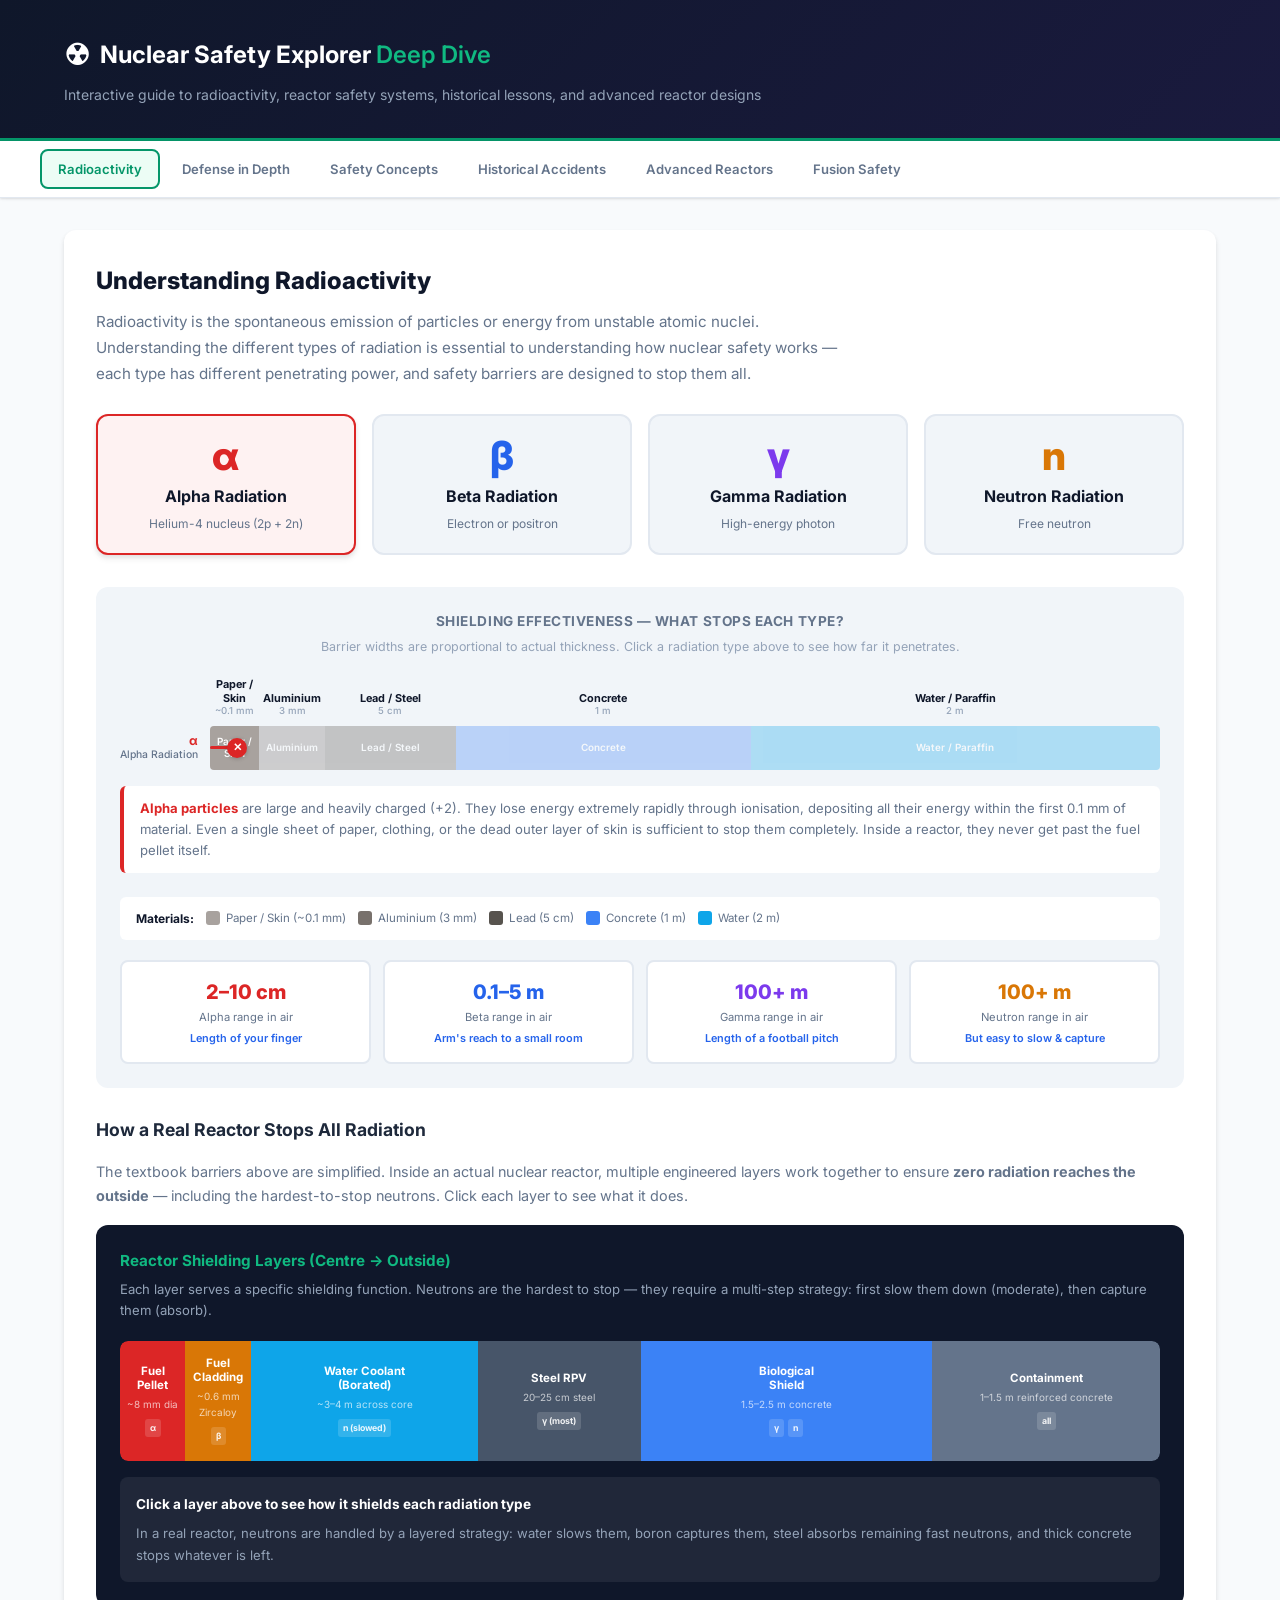
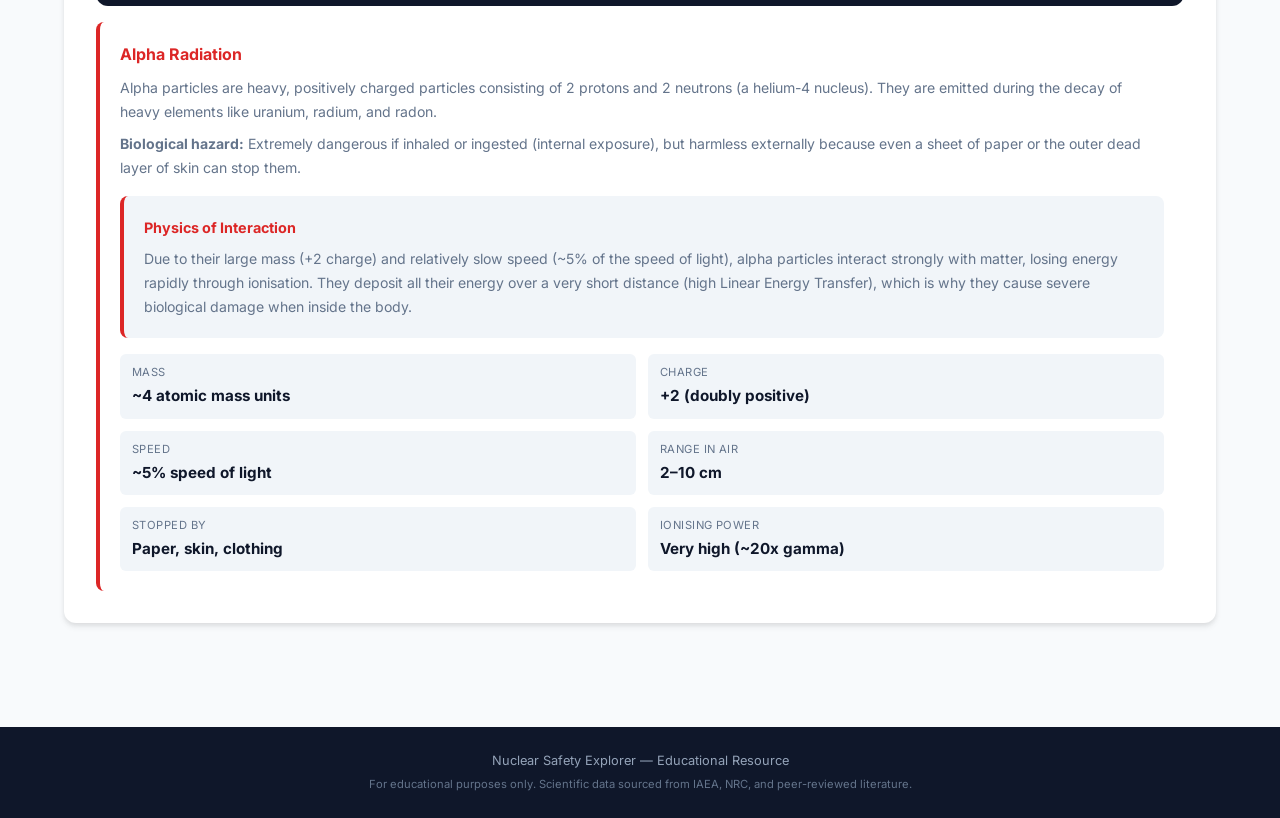
==== 10_safety_education/index.html @ 7c3b2da1 "Interactive educational tools on nuclear energy in Singapore Energy Scenario Explorer and Nuclear Sa" ====
<!DOCTYPE html>
<html lang="en">
<head>
  <meta charset="UTF-8">
  <meta name="viewport" content="width=device-width, initial-scale=1.0">
  <title>Nuclear Safety Explorer — Understanding Reactor Safety</title>
  <link rel="preconnect" href="https://fonts.googleapis.com">
  <link rel="preconnect" href="https://fonts.gstatic.com" crossorigin>
  <link href="https://fonts.googleapis.com/css2?family=Inter:wght@400;500;600;700;800&display=swap" rel="stylesheet">
  <style>
/* ============================================================
   Nuclear Safety Explorer — Design System
   ============================================================ */
*, *::before, *::after { box-sizing: border-box; margin: 0; padding: 0; }

:root {
  --navy: #0f172a;
  --navy-light: #1e293b;
  --blue: #2563eb;
  --blue-light: #3b82f6;
  --green: #059669;
  --green-light: #10b981;
  --amber: #d97706;
  --amber-light: #f59e0b;
  --purple: #7c3aed;
  --purple-light: #8b5cf6;
  --red: #dc2626;
  --red-light: #ef4444;
  --teal: #0d9488;
  --cyan: #0891b2;
  --slate: #64748b;
  --slate-light: #94a3b8;
  --white: #ffffff;
  --off-white: #f8fafc;
  --gray-100: #f1f5f9;
  --gray-200: #e2e8f0;
  --gray-300: #cbd5e1;
  --radius: 12px;
  --radius-sm: 8px;
  --shadow: 0 1px 3px rgba(0,0,0,0.08), 0 1px 2px rgba(0,0,0,0.06);
  --shadow-md: 0 4px 6px rgba(0,0,0,0.07), 0 2px 4px rgba(0,0,0,0.06);
  --shadow-lg: 0 10px 15px rgba(0,0,0,0.1), 0 4px 6px rgba(0,0,0,0.05);
  --transition: 0.2s ease;
}

html { scroll-behavior: smooth; }

body {
  font-family: 'Inter', -apple-system, BlinkMacSystemFont, sans-serif;
  background: var(--off-white);
  color: var(--navy);
  line-height: 1.6;
  -webkit-font-smoothing: antialiased;
}

.container { max-width: 1200px; margin: 0 auto; padding: 0 24px; }

/* --- Header --- */
.site-header {
  background: linear-gradient(135deg, var(--navy) 0%, #1a1a3e 100%);
  color: var(--white);
  padding: 32px 0;
  border-bottom: 3px solid var(--green);
}

.header-inner { display: flex; flex-direction: column; gap: 4px; }

.logo { display: flex; align-items: center; gap: 10px; font-size: 1.5rem; font-weight: 700; }
.logo-icon { font-size: 1.8rem; }
.logo-sg { color: var(--green-light); font-weight: 600; }

.header-subtitle { font-size: 0.875rem; color: var(--slate-light); margin-top: 2px; }

/* --- Navigation --- */
.section-nav {
  background: var(--white);
  border-bottom: 1px solid var(--gray-200);
  position: sticky;
  top: 0;
  z-index: 100;
  box-shadow: var(--shadow);
}

.nav-inner {
  display: flex;
  gap: 4px;
  overflow-x: auto;
  padding: 8px 0;
  -webkit-overflow-scrolling: touch;
}

.nav-btn {
  background: none;
  border: 2px solid transparent;
  padding: 10px 16px;
  font-family: inherit;
  font-size: 0.82rem;
  font-weight: 600;
  color: var(--slate);
  cursor: pointer;
  border-radius: var(--radius-sm);
  white-space: nowrap;
  transition: all var(--transition);
}

.nav-btn:hover { color: var(--green); background: var(--gray-100); }

.nav-btn.active {
  color: var(--green);
  background: #ecfdf5;
  border-color: var(--green);
}

/* --- Panels --- */
.main-content { padding: 32px 24px; }

.panel {
  background: var(--white);
  border-radius: var(--radius);
  padding: 32px;
  box-shadow: var(--shadow-md);
  margin-bottom: 24px;
}

.panel.hidden { display: none; }

.section-title {
  font-size: 1.5rem;
  font-weight: 800;
  color: var(--navy);
  margin-bottom: 8px;
}

.section-desc {
  color: var(--slate);
  font-size: 0.95rem;
  margin-bottom: 28px;
  max-width: 750px;
  line-height: 1.7;
}

.subsection-title {
  font-size: 1.1rem;
  font-weight: 700;
  color: var(--navy-light);
  margin: 28px 0 16px;
}

/* --- Radiation Type Cards --- */
.radiation-grid {
  display: grid;
  grid-template-columns: repeat(4, 1fr);
  gap: 16px;
  margin-bottom: 32px;
}

.radiation-card {
  background: var(--gray-100);
  border: 2px solid var(--gray-200);
  border-radius: var(--radius);
  padding: 20px;
  cursor: pointer;
  transition: all 0.3s ease;
  text-align: center;
}

.radiation-card:hover { transform: translateY(-2px); box-shadow: var(--shadow-md); }

.radiation-card.active {
  border-color: var(--blue);
  background: #eff6ff;
  box-shadow: var(--shadow-md);
}

.radiation-card.active[data-type="alpha"] { border-color: var(--red); background: #fef2f2; }
.radiation-card.active[data-type="beta"] { border-color: var(--blue); background: #eff6ff; }
.radiation-card.active[data-type="gamma"] { border-color: var(--purple); background: #f5f3ff; }
.radiation-card.active[data-type="neutron"] { border-color: var(--amber); background: #fffbeb; }

.rad-symbol {
  font-size: 2.5rem;
  font-weight: 800;
  display: block;
  margin-bottom: 8px;
  line-height: 1;
}

.rad-name { font-size: 1rem; font-weight: 700; margin-bottom: 4px; }
.rad-particle { font-size: 0.75rem; color: var(--slate); }

/* --- Penetration Diagram (Redesigned with Scale) --- */
.penetration-demo {
  background: var(--gray-100);
  border-radius: var(--radius);
  padding: 24px;
  margin-bottom: 24px;
}

.penetration-title {
  font-size: 0.85rem;
  font-weight: 700;
  text-transform: uppercase;
  letter-spacing: 0.04em;
  color: var(--slate);
  margin-bottom: 4px;
  text-align: center;
}

.penetration-subtitle {
  font-size: 0.78rem;
  color: var(--slate-light);
  text-align: center;
  margin-bottom: 20px;
}

/* Source label on the left */
.pen-row {
  display: flex;
  align-items: center;
  gap: 0;
  margin-bottom: 6px;
  position: relative;
}

.pen-source {
  width: 90px;
  flex-shrink: 0;
  text-align: right;
  padding-right: 12px;
  font-size: 0.78rem;
  font-weight: 700;
  line-height: 1.2;
}

.pen-source .pen-source-sub {
  font-size: 0.65rem;
  font-weight: 500;
  color: var(--slate);
  display: block;
}

.pen-track {
  flex: 1;
  display: flex;
  align-items: stretch;
  height: 44px;
  position: relative;
  border-radius: 4px;
  overflow: visible;
}

.pen-barrier {
  display: flex;
  align-items: center;
  justify-content: center;
  font-size: 0.62rem;
  font-weight: 600;
  color: var(--white);
  text-align: center;
  line-height: 1.2;
  position: relative;
  transition: opacity 0.3s ease;
  padding: 2px 2px;
  min-width: 0;
  overflow: hidden;
}

.pen-barrier-label {
  position: relative;
  z-index: 1;
  pointer-events: none;
}

.pen-barrier .pen-thickness {
  position: absolute;
  bottom: -18px;
  left: 50%;
  transform: translateX(-50%);
  font-size: 0.6rem;
  color: var(--slate);
  font-weight: 600;
  white-space: nowrap;
  z-index: 2;
}

/* Arrow traveling through barriers */
.pen-arrow-track {
  position: absolute;
  top: 0;
  left: 0;
  height: 100%;
  display: flex;
  align-items: center;
  pointer-events: none;
  z-index: 5;
  transition: width 0.5s ease;
}

.pen-arrow-line {
  height: 3px;
  width: 100%;
  border-radius: 2px;
  position: relative;
}

.pen-arrow-line::after {
  content: '';
  position: absolute;
  right: -1px;
  top: -5px;
  width: 0; height: 0;
  border-left: 8px solid currentColor;
  border-top: 6px solid transparent;
  border-bottom: 6px solid transparent;
}

/* Stopped marker */
.pen-stopped {
  position: absolute;
  right: -8px;
  top: 50%;
  transform: translateY(-50%);
  z-index: 6;
  display: flex;
  flex-direction: column;
  align-items: center;
}

.pen-stopped-x {
  width: 20px;
  height: 20px;
  border-radius: 50%;
  display: flex;
  align-items: center;
  justify-content: center;
  font-size: 0.7rem;
  font-weight: 800;
  color: var(--white);
  box-shadow: 0 1px 4px rgba(0,0,0,0.2);
}

.pen-passes {
  position: absolute;
  right: -60px;
  top: 50%;
  transform: translateY(-50%);
  font-size: 0.68rem;
  font-weight: 700;
  white-space: nowrap;
  z-index: 6;
}

/* Barrier header row */
.pen-header-row {
  display: flex;
  align-items: flex-end;
  gap: 0;
  margin-bottom: 4px;
  padding-left: 90px;
}

.pen-header-cell {
  text-align: center;
  font-size: 0.68rem;
  font-weight: 700;
  color: var(--navy);
  line-height: 1.3;
  padding: 0 1px;
  min-width: 0;
}

.pen-header-cell .pen-header-thickness {
  font-size: 0.6rem;
  font-weight: 500;
  color: var(--slate-light);
  display: block;
}

/* Scale bar */
.pen-scale {
  display: flex;
  align-items: center;
  gap: 12px;
  margin-top: 24px;
  padding: 12px 16px;
  background: var(--white);
  border-radius: 6px;
  flex-wrap: wrap;
}

.pen-scale-item {
  display: flex;
  align-items: center;
  gap: 6px;
  font-size: 0.72rem;
  color: var(--slate);
}

.pen-scale-swatch {
  width: 14px;
  height: 14px;
  border-radius: 3px;
}

/* Reactor shielding section */
.reactor-shielding {
  margin-top: 28px;
}

.reactor-shield-diagram {
  background: var(--navy);
  border-radius: var(--radius);
  padding: 24px;
  color: var(--white);
  margin-bottom: 16px;
}

.reactor-shield-diagram h4 {
  font-size: 0.95rem;
  font-weight: 700;
  margin-bottom: 6px;
  color: var(--green-light);
}

.reactor-shield-diagram > p {
  font-size: 0.82rem;
  color: var(--slate-light);
  margin-bottom: 20px;
  line-height: 1.6;
}

.shield-layers-visual {
  display: flex;
  align-items: stretch;
  height: auto;
  gap: 0;
  margin-bottom: 16px;
  border-radius: 8px;
  overflow: hidden;
}

.shield-layer {
  display: flex;
  flex-direction: column;
  align-items: center;
  justify-content: center;
  padding: 16px 6px;
  text-align: center;
  cursor: pointer;
  transition: all 0.3s ease;
  position: relative;
  min-height: 100px;
}

.shield-layer:hover { filter: brightness(1.15); }
.shield-layer.active { filter: brightness(1.25); outline: 2px solid var(--white); outline-offset: -2px; }

.shield-layer-name {
  font-size: 0.72rem;
  font-weight: 700;
  color: var(--white);
  margin-bottom: 4px;
  line-height: 1.2;
}

.shield-layer-dim {
  font-size: 0.62rem;
  color: rgba(255,255,255,0.7);
}

.shield-layer-icons {
  margin-top: 6px;
  display: flex;
  gap: 4px;
  flex-wrap: wrap;
  justify-content: center;
}

.shield-stops-badge {
  font-size: 0.55rem;
  font-weight: 700;
  padding: 2px 5px;
  border-radius: 3px;
  background: rgba(255,255,255,0.15);
  color: rgba(255,255,255,0.9);
}

.shield-detail-box {
  background: rgba(255,255,255,0.07);
  border-radius: 8px;
  padding: 16px;
  font-size: 0.82rem;
  color: var(--slate-light);
  line-height: 1.7;
  min-height: 60px;
}

.shield-detail-box h5 {
  font-size: 0.85rem;
  font-weight: 700;
  color: var(--white);
  margin-bottom: 6px;
}

.shield-detail-box strong { color: var(--green-light); }

/* Scale comparison cards */
.scale-comparison-grid {
  display: grid;
  grid-template-columns: repeat(4, 1fr);
  gap: 12px;
  margin-top: 20px;
}

.scale-card {
  background: var(--white);
  border-radius: var(--radius-sm);
  padding: 14px;
  text-align: center;
  border: 2px solid var(--gray-200);
}

.scale-card-value {
  font-size: 1.25rem;
  font-weight: 800;
  color: var(--navy);
}

.scale-card-label {
  font-size: 0.7rem;
  color: var(--slate);
  margin-top: 2px;
  line-height: 1.3;
}

.scale-card-compare {
  font-size: 0.68rem;
  color: var(--blue);
  font-weight: 600;
  margin-top: 6px;
}

.rad-info-box {
  background: var(--white);
  border-radius: var(--radius-sm);
  padding: 20px;
  border-left: 4px solid var(--gray-300);
  margin-top: 16px;
  transition: all 0.3s ease;
}

.rad-info-box h4 { font-size: 1rem; font-weight: 700; margin-bottom: 8px; }
.rad-info-box p { font-size: 0.88rem; color: var(--slate); line-height: 1.7; }
.rad-info-box .rad-properties {
  display: grid;
  grid-template-columns: 1fr 1fr;
  gap: 12px;
  margin-top: 12px;
}
.rad-prop { background: var(--gray-100); border-radius: 6px; padding: 10px 12px; }
.rad-prop-label { font-size: 0.7rem; color: var(--slate); text-transform: uppercase; letter-spacing: 0.04em; }
.rad-prop-value { font-size: 0.95rem; font-weight: 700; color: var(--navy); margin-top: 2px; }

/* --- Defense in Depth --- */
.defense-layers {
  display: flex;
  flex-direction: column;
  align-items: center;
  gap: 0;
  margin: 24px 0;
}

.defense-ring {
  border-radius: var(--radius);
  padding: 16px 24px;
  width: 100%;
  cursor: pointer;
  transition: all 0.3s ease;
  border: 2px solid transparent;
  position: relative;
  display: flex;
  align-items: center;
  gap: 16px;
  margin-bottom: 8px;
}

.defense-ring:hover { transform: translateX(4px); }

.defense-ring.active {
  box-shadow: var(--shadow-md);
  transform: translateX(8px);
}

.ring-number {
  width: 40px;
  height: 40px;
  border-radius: 50%;
  display: flex;
  align-items: center;
  justify-content: center;
  font-weight: 800;
  font-size: 1.1rem;
  color: var(--white);
  flex-shrink: 0;
}

.ring-content { flex: 1; }
.ring-title { font-weight: 700; font-size: 0.95rem; }
.ring-subtitle { font-size: 0.8rem; color: var(--slate); margin-top: 2px; }

.defense-detail {
  background: var(--white);
  border: 2px solid var(--gray-200);
  border-radius: var(--radius);
  padding: 24px;
  margin-top: 16px;
  min-height: 120px;
}

.defense-detail h4 { font-size: 1.05rem; font-weight: 700; margin-bottom: 10px; }
.defense-detail p { font-size: 0.9rem; color: var(--slate); line-height: 1.7; margin-bottom: 8px; }

/* --- Safety Concepts --- */
.concept-tabs {
  display: flex;
  gap: 8px;
  margin-bottom: 24px;
  flex-wrap: wrap;
}

.concept-tab {
  padding: 10px 20px;
  border: 2px solid var(--gray-200);
  background: var(--gray-100);
  border-radius: 24px;
  font-family: inherit;
  font-size: 0.85rem;
  font-weight: 600;
  color: var(--slate);
  cursor: pointer;
  transition: all var(--transition);
}

.concept-tab:hover { border-color: var(--teal); color: var(--teal); }
.concept-tab.active { border-color: var(--teal); background: #f0fdfa; color: var(--teal); }

.concept-content {
  display: none;
  animation: fadeIn 0.3s ease;
}

.concept-content.active { display: block; }

@keyframes fadeIn {
  from { opacity: 0; transform: translateY(8px); }
  to { opacity: 1; transform: translateY(0); }
}

.concept-header { display: flex; align-items: flex-start; gap: 20px; margin-bottom: 20px; }

.concept-icon {
  width: 56px;
  height: 56px;
  border-radius: var(--radius-sm);
  display: flex;
  align-items: center;
  justify-content: center;
  font-size: 1.5rem;
  flex-shrink: 0;
}

.concept-text h3 { font-size: 1.15rem; font-weight: 700; margin-bottom: 6px; }
.concept-text p { font-size: 0.9rem; color: var(--slate); line-height: 1.7; }

.physics-box {
  background: var(--gray-100);
  border-radius: var(--radius-sm);
  padding: 20px;
  margin-top: 16px;
  border-left: 4px solid var(--teal);
}

.physics-box h4 { font-size: 0.9rem; font-weight: 700; margin-bottom: 8px; color: var(--teal); }
.physics-box p { font-size: 0.88rem; color: var(--slate); line-height: 1.7; }

/* --- Interactive Demo Panels --- */
.demo-panel {
  background: var(--navy);
  border-radius: var(--radius);
  padding: 24px;
  color: var(--white);
  margin-top: 20px;
}

.demo-panel h4 { font-size: 0.95rem; font-weight: 700; margin-bottom: 16px; color: var(--green-light); }

.temp-slider-row {
  display: flex;
  align-items: center;
  gap: 16px;
  margin-bottom: 16px;
}

.temp-slider-row label {
  font-size: 0.8rem;
  font-weight: 600;
  color: var(--slate-light);
  min-width: 100px;
}

.temp-slider-row input[type="range"] {
  flex: 1;
  -webkit-appearance: none;
  appearance: none;
  height: 6px;
  background: #334155;
  border-radius: 3px;
  outline: none;
}

.temp-slider-row input[type="range"]::-webkit-slider-thumb {
  -webkit-appearance: none;
  width: 20px;
  height: 20px;
  background: var(--green-light);
  border-radius: 50%;
  cursor: pointer;
}

.temp-value {
  font-size: 1.3rem;
  font-weight: 800;
  color: var(--green-light);
  min-width: 70px;
  text-align: right;
}

.reactivity-bar-container {
  background: #334155;
  border-radius: 6px;
  height: 32px;
  overflow: hidden;
  position: relative;
  margin-bottom: 8px;
}

.reactivity-bar {
  height: 100%;
  border-radius: 6px;
  transition: all 0.3s ease;
  display: flex;
  align-items: center;
  padding-left: 12px;
  font-size: 0.8rem;
  font-weight: 700;
}

.reactivity-label {
  font-size: 0.78rem;
  color: var(--slate-light);
  margin-top: 4px;
}

.reactivity-center {
  position: absolute;
  left: 50%;
  top: 0;
  bottom: 0;
  width: 2px;
  background: var(--white);
  opacity: 0.3;
}

/* --- Accident Timeline --- */
.accident-selector {
  display: grid;
  grid-template-columns: repeat(3, 1fr);
  gap: 12px;
  margin-bottom: 24px;
}

.accident-card {
  background: var(--gray-100);
  border: 2px solid var(--gray-200);
  border-radius: var(--radius);
  padding: 20px;
  cursor: pointer;
  transition: all 0.3s ease;
  text-align: center;
}

.accident-card:hover { border-color: var(--red-light); }
.accident-card.active { border-color: var(--red); background: #fef2f2; }

.accident-year { font-size: 2rem; font-weight: 800; color: var(--red); }
.accident-name { font-size: 1rem; font-weight: 700; margin-top: 4px; }
.accident-location { font-size: 0.8rem; color: var(--slate); }
.accident-scale { font-size: 0.75rem; font-weight: 600; color: var(--red); margin-top: 6px; }

.accident-detail {
  background: var(--white);
  border: 2px solid var(--gray-200);
  border-radius: var(--radius);
  padding: 28px;
  animation: fadeIn 0.3s ease;
}

.accident-detail h3 { font-size: 1.2rem; font-weight: 800; margin-bottom: 16px; color: var(--red); }

.timeline {
  position: relative;
  padding-left: 32px;
  margin: 20px 0;
}

.timeline::before {
  content: '';
  position: absolute;
  left: 12px;
  top: 0;
  bottom: 0;
  width: 3px;
  background: var(--gray-200);
  border-radius: 2px;
}

.timeline-item {
  position: relative;
  margin-bottom: 20px;
  padding-left: 20px;
}

.timeline-item::before {
  content: '';
  position: absolute;
  left: -24px;
  top: 6px;
  width: 12px;
  height: 12px;
  border-radius: 50%;
  background: var(--red);
  border: 3px solid var(--white);
  box-shadow: 0 0 0 2px var(--red);
}

.timeline-item.safe::before { background: var(--green); box-shadow: 0 0 0 2px var(--green); }

.timeline-time {
  font-size: 0.75rem;
  font-weight: 700;
  color: var(--red);
  text-transform: uppercase;
  letter-spacing: 0.04em;
}

.timeline-item.safe .timeline-time { color: var(--green); }

.timeline-text { font-size: 0.88rem; color: var(--slate); margin-top: 4px; line-height: 1.6; }

.failure-box {
  background: #fef2f2;
  border: 2px solid #fecaca;
  border-radius: var(--radius-sm);
  padding: 20px;
  margin-top: 20px;
}

.failure-box h4 { font-size: 0.95rem; font-weight: 700; color: var(--red); margin-bottom: 8px; }
.failure-box p { font-size: 0.88rem; color: var(--slate); line-height: 1.7; }
.failure-box ul { margin: 8px 0 0 20px; font-size: 0.88rem; color: var(--slate); line-height: 1.8; }

.lesson-box {
  background: #ecfdf5;
  border: 2px solid #a7f3d0;
  border-radius: var(--radius-sm);
  padding: 20px;
  margin-top: 16px;
}

.lesson-box h4 { font-size: 0.95rem; font-weight: 700; color: var(--green); margin-bottom: 8px; }
.lesson-box p { font-size: 0.88rem; color: var(--slate); line-height: 1.7; }

/* --- Advanced Reactor Cards --- */
.reactor-type-grid {
  display: grid;
  grid-template-columns: 1fr 1fr;
  gap: 20px;
  margin-bottom: 24px;
}

.reactor-type-card {
  border: 2px solid var(--gray-200);
  border-radius: var(--radius);
  overflow: hidden;
  cursor: pointer;
  transition: all 0.3s ease;
}

.reactor-type-card:hover { border-color: var(--purple-light); }
.reactor-type-card.active { border-color: var(--purple); box-shadow: var(--shadow-md); }

.reactor-type-header {
  padding: 20px;
  color: var(--white);
  font-weight: 700;
}

.reactor-type-header h3 { font-size: 1.1rem; margin-bottom: 4px; }
.reactor-type-header p { font-size: 0.8rem; opacity: 0.85; font-weight: 400; }

.reactor-type-body {
  padding: 16px 20px;
  background: var(--white);
}

.reactor-type-body p { font-size: 0.85rem; color: var(--slate); line-height: 1.6; }

.safety-features {
  list-style: none;
  padding: 0;
  margin: 12px 0 0;
}

.safety-features li {
  font-size: 0.85rem;
  color: var(--navy);
  padding: 6px 0;
  border-bottom: 1px solid var(--gray-100);
  display: flex;
  align-items: flex-start;
  gap: 8px;
}

.safety-features li::before {
  content: '';
  width: 8px;
  height: 8px;
  border-radius: 50%;
  background: var(--green);
  flex-shrink: 0;
  margin-top: 6px;
}

.advanced-detail {
  background: var(--white);
  border: 2px solid var(--gray-200);
  border-radius: var(--radius);
  padding: 28px;
  animation: fadeIn 0.3s ease;
}

.advanced-detail h3 { font-size: 1.15rem; font-weight: 800; margin-bottom: 16px; }

.physics-comparison {
  display: grid;
  grid-template-columns: 1fr 1fr;
  gap: 16px;
  margin-top: 20px;
}

.physics-card {
  background: var(--gray-100);
  border-radius: var(--radius-sm);
  padding: 16px;
}

.physics-card h5 {
  font-size: 0.8rem;
  font-weight: 700;
  text-transform: uppercase;
  letter-spacing: 0.04em;
  color: var(--slate);
  margin-bottom: 8px;
}

.physics-card p { font-size: 0.85rem; color: var(--navy); line-height: 1.6; }

/* --- Fusion Section --- */
.fusion-comparison {
  display: grid;
  grid-template-columns: 1fr 1fr;
  gap: 24px;
  margin: 24px 0;
}

.fusion-col {
  border-radius: var(--radius);
  padding: 24px;
}

.fusion-col h3 { font-size: 1.05rem; font-weight: 700; margin-bottom: 16px; }

.fusion-col.fission-col {
  background: #fef2f2;
  border: 2px solid #fecaca;
}

.fusion-col.fission-col h3 { color: var(--red); }

.fusion-col.fusion-col-green {
  background: #ecfdf5;
  border: 2px solid #a7f3d0;
}

.fusion-col.fusion-col-green h3 { color: var(--green); }

.comparison-item {
  display: flex;
  align-items: flex-start;
  gap: 10px;
  margin-bottom: 14px;
}

.comparison-item .ci-icon {
  width: 24px;
  height: 24px;
  border-radius: 50%;
  display: flex;
  align-items: center;
  justify-content: center;
  font-size: 0.7rem;
  flex-shrink: 0;
  font-weight: 700;
  color: var(--white);
}

.comparison-item p { font-size: 0.85rem; color: var(--navy); line-height: 1.5; }

.waste-comparison-visual {
  display: grid;
  grid-template-columns: 1fr 1fr;
  gap: 24px;
  margin: 24px 0;
}

.waste-bar-group {
  background: var(--gray-100);
  border-radius: var(--radius-sm);
  padding: 20px;
}

.waste-bar-group h4 {
  font-size: 0.85rem;
  font-weight: 700;
  margin-bottom: 16px;
  text-align: center;
}

.waste-bar-item {
  margin-bottom: 12px;
}

.waste-bar-label {
  font-size: 0.75rem;
  font-weight: 600;
  color: var(--slate);
  margin-bottom: 4px;
}

.waste-bar-track {
  height: 24px;
  background: var(--gray-200);
  border-radius: 4px;
  overflow: hidden;
  position: relative;
}

.waste-bar-fill {
  height: 100%;
  border-radius: 4px;
  display: flex;
  align-items: center;
  padding-left: 8px;
  font-size: 0.7rem;
  font-weight: 700;
  color: var(--white);
  transition: width 1s ease;
}

/* --- Key Stats Strip --- */
.key-stats {
  display: grid;
  grid-template-columns: repeat(4, 1fr);
  gap: 12px;
  margin: 24px 0;
}

.key-stat {
  background: var(--gray-100);
  border-radius: var(--radius-sm);
  padding: 16px;
  text-align: center;
}

.key-stat-value {
  font-size: 1.5rem;
  font-weight: 800;
  display: block;
}

.key-stat-label {
  font-size: 0.72rem;
  color: var(--slate);
  margin-top: 4px;
  text-transform: uppercase;
  letter-spacing: 0.03em;
}

/* --- Footer --- */
.site-footer {
  background: var(--navy);
  color: var(--slate-light);
  text-align: center;
  padding: 24px;
  font-size: 0.8rem;
  margin-top: 48px;
}

.footer-note { font-size: 0.7rem; margin-top: 4px; color: var(--slate); }

/* --- Responsive --- */
@media (max-width: 1024px) {
  .radiation-grid { grid-template-columns: repeat(2, 1fr); }
  .accident-selector { grid-template-columns: 1fr; }
  .reactor-type-grid { grid-template-columns: 1fr; }
  .fusion-comparison { grid-template-columns: 1fr; }
  .waste-comparison-visual { grid-template-columns: 1fr; }
  .physics-comparison { grid-template-columns: 1fr; }
  .key-stats { grid-template-columns: repeat(2, 1fr); }
  .scale-comparison-grid { grid-template-columns: repeat(2, 1fr); }
}

@media (max-width: 768px) {
  .container { padding: 0 16px; }
  .panel { padding: 20px; }
  .main-content { padding: 16px; }
  .radiation-grid { grid-template-columns: 1fr 1fr; }
  .nav-inner { gap: 2px; }
  .nav-btn { padding: 8px 12px; font-size: 0.75rem; }
  .rad-info-box .rad-properties { grid-template-columns: 1fr; }
  .scale-comparison-grid { grid-template-columns: 1fr 1fr; }
  .pen-source { width: 70px; font-size: 0.7rem; }
  .pen-header-row { padding-left: 70px; }
  .shield-layers-visual { flex-wrap: wrap; }
  .shield-layer { min-width: 80px; min-height: 70px; padding: 10px 4px; }
}
  </style>
</head>
<body>

  <!-- Header -->
  <header class="site-header">
    <div class="container header-inner">
      <div class="logo">
        <span class="logo-icon">&#9762;</span>
        <span class="logo-text">Nuclear Safety Explorer <span class="logo-sg">Deep Dive</span></span>
      </div>
      <p class="header-subtitle">Interactive guide to radioactivity, reactor safety systems, historical lessons, and advanced reactor designs</p>
    </div>
  </header>

  <!-- Navigation -->
  <nav class="section-nav" id="section-nav">
    <div class="container nav-inner">
      <button class="nav-btn active" data-section="radiation">Radioactivity</button>
      <button class="nav-btn" data-section="defense">Defense in Depth</button>
      <button class="nav-btn" data-section="concepts">Safety Concepts</button>
      <button class="nav-btn" data-section="accidents">Historical Accidents</button>
      <button class="nav-btn" data-section="advanced">Advanced Reactors</button>
      <button class="nav-btn" data-section="fusion">Fusion Safety</button>
    </div>
  </nav>

  <main class="container main-content">

    <!-- ===== Section 1: Radioactivity ===== -->
    <section class="panel" id="section-radiation">
      <h2 class="section-title">Understanding Radioactivity</h2>
      <p class="section-desc">Radioactivity is the spontaneous emission of particles or energy from unstable atomic nuclei. Understanding the different types of radiation is essential to understanding how nuclear safety works &mdash; each type has different penetrating power, and safety barriers are designed to stop them all.</p>

      <div class="radiation-grid" id="radiation-grid">
        <div class="radiation-card active" data-type="alpha">
          <span class="rad-symbol" style="color: var(--red);">&alpha;</span>
          <div class="rad-name">Alpha Radiation</div>
          <div class="rad-particle">Helium-4 nucleus (2p + 2n)</div>
        </div>
        <div class="radiation-card" data-type="beta">
          <span class="rad-symbol" style="color: var(--blue);">&beta;</span>
          <div class="rad-name">Beta Radiation</div>
          <div class="rad-particle">Electron or positron</div>
        </div>
        <div class="radiation-card" data-type="gamma">
          <span class="rad-symbol" style="color: var(--purple);">&gamma;</span>
          <div class="rad-name">Gamma Radiation</div>
          <div class="rad-particle">High-energy photon</div>
        </div>
        <div class="radiation-card" data-type="neutron">
          <span class="rad-symbol" style="color: var(--amber);">n</span>
          <div class="rad-name">Neutron Radiation</div>
          <div class="rad-particle">Free neutron</div>
        </div>
      </div>

      <!-- Penetration Visualization (with scale) -->
      <div class="penetration-demo">
        <div class="penetration-title">Shielding Effectiveness &mdash; What Stops Each Type?</div>
        <div class="penetration-subtitle">Barrier widths are proportional to actual thickness. Click a radiation type above to see how far it penetrates.</div>

        <!-- Header showing barrier names + thicknesses -->
        <div id="pen-diagram">
          <!-- Rendered by JS -->
        </div>

        <!-- Scale legend -->
        <div class="pen-scale">
          <span style="font-weight: 700; color: var(--navy); font-size: 0.75rem;">Materials:</span>
          <div class="pen-scale-item"><div class="pen-scale-swatch" style="background: #a8a29e;"></div>Paper / Skin (~0.1 mm)</div>
          <div class="pen-scale-item"><div class="pen-scale-swatch" style="background: #78716c;"></div>Aluminium (3 mm)</div>
          <div class="pen-scale-item"><div class="pen-scale-swatch" style="background: #57534e;"></div>Lead (5 cm)</div>
          <div class="pen-scale-item"><div class="pen-scale-swatch" style="background: #3b82f6;"></div>Concrete (1 m)</div>
          <div class="pen-scale-item"><div class="pen-scale-swatch" style="background: #0ea5e9;"></div>Water (2 m)</div>
        </div>

        <!-- Real-world scale comparisons -->
        <div class="scale-comparison-grid">
          <div class="scale-card">
            <div class="scale-card-value" style="color: var(--red);">2&ndash;10 cm</div>
            <div class="scale-card-label">Alpha range in air</div>
            <div class="scale-card-compare">Length of your finger</div>
          </div>
          <div class="scale-card">
            <div class="scale-card-value" style="color: var(--blue);">0.1&ndash;5 m</div>
            <div class="scale-card-label">Beta range in air</div>
            <div class="scale-card-compare">Arm's reach to a small room</div>
          </div>
          <div class="scale-card">
            <div class="scale-card-value" style="color: var(--purple);">100+ m</div>
            <div class="scale-card-label">Gamma range in air</div>
            <div class="scale-card-compare">Length of a football pitch</div>
          </div>
          <div class="scale-card">
            <div class="scale-card-value" style="color: var(--amber);">100+ m</div>
            <div class="scale-card-label">Neutron range in air</div>
            <div class="scale-card-compare">But easy to slow &amp; capture</div>
          </div>
        </div>
      </div>

      <!-- Reactor Shielding: How It Actually Works -->
      <div class="reactor-shielding">
        <h3 class="subsection-title">How a Real Reactor Stops All Radiation</h3>
        <p style="font-size: 0.9rem; color: var(--slate); margin-bottom: 16px; line-height: 1.7;">The textbook barriers above are simplified. Inside an actual nuclear reactor, multiple engineered layers work together to ensure <strong>zero radiation reaches the outside</strong> &mdash; including the hardest-to-stop neutrons. Click each layer to see what it does.</p>

        <div class="reactor-shield-diagram">
          <h4>Reactor Shielding Layers (Centre &rarr; Outside)</h4>
          <p>Each layer serves a specific shielding function. Neutrons are the hardest to stop &mdash; they require a multi-step strategy: first slow them down (moderate), then capture them (absorb).</p>

          <div class="shield-layers-visual" id="shield-layers-visual">
            <!-- Rendered by JS -->
          </div>

          <div class="shield-detail-box" id="shield-detail-box">
            <h5>Click a layer above to see how it shields each radiation type</h5>
            <p>In a real reactor, neutrons are handled by a layered strategy: water slows them, boron captures them, steel absorbs remaining fast neutrons, and thick concrete stops whatever is left.</p>
          </div>
        </div>
      </div>

      <!-- Dynamic Info Box -->
      <div class="rad-info-box" id="rad-info-box">
        <!-- Filled by JS -->
      </div>
    </section>

    <!-- ===== Section 2: Defense in Depth ===== -->
    <section class="panel hidden" id="section-defense">
      <h2 class="section-title">Defense in Depth</h2>
      <p class="section-desc">Nuclear power plants use multiple independent layers of protection. For a release of radioactivity to occur, every single barrier must fail simultaneously &mdash; an extraordinarily unlikely scenario in modern reactor designs.</p>

      <div class="key-stats">
        <div class="key-stat">
          <span class="key-stat-value" style="color: var(--green);">5</span>
          <span class="key-stat-label">Physical Barriers</span>
        </div>
        <div class="key-stat">
          <span class="key-stat-value" style="color: var(--blue);">3+</span>
          <span class="key-stat-label">Redundant Systems</span>
        </div>
        <div class="key-stat">
          <span class="key-stat-value" style="color: var(--purple);">Multiple</span>
          <span class="key-stat-label">Diverse Mechanisms</span>
        </div>
        <div class="key-stat">
          <span class="key-stat-value" style="color: var(--amber);">Independent</span>
          <span class="key-stat-label">Safety Channels</span>
        </div>
      </div>

      <h3 class="subsection-title">Click each layer to explore</h3>

      <div class="defense-layers" id="defense-layers">
        <!-- Filled by JS -->
      </div>

      <div class="defense-detail" id="defense-detail">
        <h4>Select a barrier layer above to learn more</h4>
        <p>Each layer is designed to function independently &mdash; the failure of any single barrier does not compromise the overall containment of radioactive material.</p>
      </div>
    </section>

    <!-- ===== Section 3: Safety Concepts ===== -->
    <section class="panel hidden" id="section-concepts">
      <h2 class="section-title">Safety Concepts &amp; Mechanisms</h2>
      <p class="section-desc">Modern nuclear reactors incorporate fundamental physics-based safety mechanisms that operate without human intervention or external power. Explore each concept to understand how physics itself prevents accidents.</p>

      <div class="concept-tabs" id="concept-tabs">
        <button class="concept-tab active" data-concept="negative-temp">Negative Temperature Coefficient</button>
        <button class="concept-tab" data-concept="negative-void">Negative Void Coefficient</button>
        <button class="concept-tab" data-concept="passive-safe">Passive Safety</button>
        <button class="concept-tab" data-concept="walkaway-safe">Walkaway Safe</button>
        <button class="concept-tab" data-concept="doppler">Doppler Broadening</button>
        <button class="concept-tab" data-concept="xenon">Xenon Poisoning</button>
      </div>

      <div id="concept-panels">
        <!-- Filled by JS -->
      </div>
    </section>

    <!-- ===== Section 4: Historical Accidents ===== -->
    <section class="panel hidden" id="section-accidents">
      <h2 class="section-title">Historical Accidents &amp; Lessons Learned</h2>
      <p class="section-desc">Every major nuclear incident has led to fundamental improvements in reactor design and safety culture. Understanding what went wrong is key to understanding why modern reactors are dramatically safer.</p>

      <div class="accident-selector" id="accident-selector">
        <div class="accident-card active" data-accident="tmi">
          <div class="accident-year">1979</div>
          <div class="accident-name">Three Mile Island</div>
          <div class="accident-location">Pennsylvania, USA</div>
          <div class="accident-scale">INES Level 5 &mdash; Partial Meltdown</div>
        </div>
        <div class="accident-card" data-accident="chernobyl">
          <div class="accident-year">1986</div>
          <div class="accident-name">Chernobyl</div>
          <div class="accident-location">Pripyat, Ukraine (USSR)</div>
          <div class="accident-scale">INES Level 7 &mdash; Major Accident</div>
        </div>
        <div class="accident-card" data-accident="fukushima">
          <div class="accident-year">2011</div>
          <div class="accident-name">Fukushima Daiichi</div>
          <div class="accident-location">Okuma, Japan</div>
          <div class="accident-scale">INES Level 7 &mdash; Major Accident</div>
        </div>
      </div>

      <div id="accident-detail-container">
        <!-- Filled by JS -->
      </div>
    </section>

    <!-- ===== Section 5: Advanced Reactors ===== -->
    <section class="panel hidden" id="section-advanced">
      <h2 class="section-title">Advanced Reactor Designs</h2>
      <p class="section-desc">Next-generation reactor designs exploit fundamental physics to achieve safety levels far beyond conventional pressurised water reactors (PWRs). Many cannot physically melt down, regardless of operator actions or equipment failures.</p>

      <div class="reactor-type-grid" id="reactor-type-grid">
        <div class="reactor-type-card active" data-reactor="msr">
          <div class="reactor-type-header" style="background: linear-gradient(135deg, #7c3aed, #a78bfa);">
            <h3>Molten Salt Reactor (MSR)</h3>
            <p>Fuel dissolved in liquid salt coolant</p>
          </div>
          <div class="reactor-type-body">
            <p>Fuel is dissolved directly in a molten fluoride or chloride salt that acts as both fuel carrier and coolant. Operates at atmospheric pressure.</p>
            <ul class="safety-features">
              <li>Freeze plug &mdash; passive drain on power loss</li>
              <li>Atmospheric pressure operation &mdash; no pressurised explosion risk</li>
              <li>Strong negative temperature coefficient</li>
              <li>Online fuel processing removes fission products</li>
              <li>No solid fuel to melt &mdash; fuel is already liquid</li>
            </ul>
          </div>
        </div>
        <div class="reactor-type-card" data-reactor="htgr">
          <div class="reactor-type-header" style="background: linear-gradient(135deg, #059669, #34d399);">
            <h3>High-Temperature Gas Reactor (HTGR)</h3>
            <p>TRISO fuel with helium coolant</p>
          </div>
          <div class="reactor-type-body">
            <p>Uses tiny TRISO fuel particles &mdash; each one a miniature containment system coated in ceramic and carbon layers, cooled by inert helium gas.</p>
            <ul class="safety-features">
              <li>TRISO particles withstand 1600+ &deg;C without releasing fission products</li>
              <li>Graphite moderator has enormous thermal inertia</li>
              <li>Helium coolant is chemically inert (no steam explosions)</li>
              <li>Strong negative temperature coefficient</li>
              <li>Demonstrated walkaway safety (AVR, HTR-10 tests)</li>
            </ul>
          </div>
        </div>
        <div class="reactor-type-card" data-reactor="pwr">
          <div class="reactor-type-header" style="background: linear-gradient(135deg, #2563eb, #60a5fa);">
            <h3>Pressurised Water Reactor (PWR)</h3>
            <p>Most common reactor type worldwide</p>
          </div>
          <div class="reactor-type-body">
            <p>Uses solid uranium oxide fuel rods cooled by pressurised water (~155 bar). Reliable and well-understood, but requires active safety systems and external power.</p>
            <ul class="safety-features">
              <li>Negative temperature and void coefficients</li>
              <li>Control rod insertion (SCRAM) shuts reactor in seconds</li>
              <li>Emergency core cooling systems (ECCS)</li>
              <li>Steel and concrete containment building</li>
              <li>Requires active cooling after shutdown (decay heat)</li>
            </ul>
          </div>
        </div>
        <div class="reactor-type-card" data-reactor="sfr">
          <div class="reactor-type-header" style="background: linear-gradient(135deg, #d97706, #fbbf24);">
            <h3>Sodium-Cooled Fast Reactor (SFR)</h3>
            <p>Fast-spectrum reactor with liquid metal coolant</p>
          </div>
          <div class="reactor-type-body">
            <p>Uses liquid sodium as coolant, which has excellent heat transfer properties and operates at atmospheric pressure. Can breed fuel and burn nuclear waste.</p>
            <ul class="safety-features">
              <li>Atmospheric pressure operation</li>
              <li>Passive decay heat removal via natural circulation</li>
              <li>Strong negative reactivity feedback</li>
              <li>Can consume long-lived waste as fuel</li>
              <li>Demonstrated passive shutdown (EBR-II tests, 1986)</li>
            </ul>
          </div>
        </div>
      </div>

      <div id="advanced-detail-container">
        <!-- Filled by JS -->
      </div>
    </section>

    <!-- ===== Section 6: Fusion Safety ===== -->
    <section class="panel hidden" id="section-fusion">
      <h2 class="section-title">Fusion Reactor Safety</h2>
      <p class="section-desc">Fusion &mdash; the process that powers the Sun &mdash; offers transformative safety advantages over fission. A fusion reactor cannot melt down, produces no long-lived radioactive waste, and carries no risk of a chain reaction accident.</p>

      <div class="key-stats">
        <div class="key-stat">
          <span class="key-stat-value" style="color: var(--green);">0</span>
          <span class="key-stat-label">Chain Reaction Risk</span>
        </div>
        <div class="key-stat">
          <span class="key-stat-value" style="color: var(--blue);">&lt; 100 yr</span>
          <span class="key-stat-label">Waste Decay Time</span>
        </div>
        <div class="key-stat">
          <span class="key-stat-value" style="color: var(--purple);">&lt; 1 g</span>
          <span class="key-stat-label">Fuel in Plasma</span>
        </div>
        <div class="key-stat">
          <span class="key-stat-value" style="color: var(--teal);">No</span>
          <span class="key-stat-label">Weapons-Usable Material</span>
        </div>
      </div>

      <h3 class="subsection-title">Why Fusion Is Inherently Safer</h3>
      <p style="font-size: 0.9rem; color: var(--slate); margin-bottom: 24px; line-height: 1.7;">In fission, heavy atoms like uranium-235 are split, releasing energy and neutrons that sustain a chain reaction. The challenge is <em>controlling</em> this chain reaction. In fusion, light atoms (hydrogen isotopes deuterium and tritium) are forced together at extreme temperatures (~150 million &deg;C) to form helium. The challenge is <em>sustaining</em> the reaction &mdash; any disruption instantly stops it.</p>

      <div class="fusion-comparison">
        <div class="fusion-col fission-col">
          <h3>Fission Reactors</h3>
          <div class="comparison-item">
            <div class="ci-icon" style="background: var(--red);">!</div>
            <p><strong>Chain reaction must be actively controlled.</strong> Without control rods or negative feedback, the reaction accelerates.</p>
          </div>
          <div class="comparison-item">
            <div class="ci-icon" style="background: var(--red);">!</div>
            <p><strong>Large fuel inventory</strong> in the core (typically 80&ndash;100 tonnes of uranium). Decay heat persists for months after shutdown.</p>
          </div>
          <div class="comparison-item">
            <div class="ci-icon" style="background: var(--red);">!</div>
            <p><strong>Long-lived radioactive waste.</strong> Spent fuel contains isotopes that remain hazardous for tens of thousands of years (e.g., Pu-239: 24,100-year half-life).</p>
          </div>
          <div class="comparison-item">
            <div class="ci-icon" style="background: var(--red);">!</div>
            <p><strong>Meltdown possible</strong> if cooling is lost and decay heat is not removed.</p>
          </div>
        </div>
        <div class="fusion-col fusion-col-green">
          <h3>Fusion Reactors</h3>
          <div class="comparison-item">
            <div class="ci-icon" style="background: var(--green);">&#10003;</div>
            <p><strong>No chain reaction.</strong> Fusion requires extreme conditions to sustain &mdash; any disruption (loss of confinement, cooling, or power) instantly stops the reaction.</p>
          </div>
          <div class="comparison-item">
            <div class="ci-icon" style="background: var(--green);">&#10003;</div>
            <p><strong>Tiny fuel inventory</strong> in the plasma at any time (less than 1 gram of fuel). No significant decay heat after shutdown.</p>
          </div>
          <div class="comparison-item">
            <div class="ci-icon" style="background: var(--green);">&#10003;</div>
            <p><strong>No long-lived radioactive waste.</strong> Activated structural materials decay to safe levels within ~50&ndash;100 years. The primary product is helium.</p>
          </div>
          <div class="comparison-item">
            <div class="ci-icon" style="background: var(--green);">&#10003;</div>
            <p><strong>Meltdown impossible.</strong> The plasma is a million times less dense than air. If confinement fails, the plasma cools in milliseconds.</p>
          </div>
        </div>
      </div>

      <h3 class="subsection-title">Waste Comparison: Radioactive Hazard Duration</h3>
      <div class="waste-comparison-visual" id="waste-duration-visual">
        <div class="waste-bar-group">
          <h4 style="color: var(--red);">Fission Waste</h4>
          <div class="waste-bar-item">
            <div class="waste-bar-label">High-level waste (vitrified)</div>
            <div class="waste-bar-track">
              <div class="waste-bar-fill" style="width: 100%; background: var(--red);">~100,000+ years</div>
            </div>
          </div>
          <div class="waste-bar-item">
            <div class="waste-bar-label">Spent fuel (direct disposal)</div>
            <div class="waste-bar-track">
              <div class="waste-bar-fill" style="width: 100%; background: var(--red-light);">~300,000 years</div>
            </div>
          </div>
          <div class="waste-bar-item">
            <div class="waste-bar-label">Intermediate-level waste</div>
            <div class="waste-bar-track">
              <div class="waste-bar-fill" style="width: 30%; background: var(--amber);">~300 years</div>
            </div>
          </div>
        </div>
        <div class="waste-bar-group">
          <h4 style="color: var(--green);">Fusion Waste</h4>
          <div class="waste-bar-item">
            <div class="waste-bar-label">Activated structural components</div>
            <div class="waste-bar-track">
              <div class="waste-bar-fill" style="width: 10%; background: var(--green);">50&ndash;100 years</div>
            </div>
          </div>
          <div class="waste-bar-item">
            <div class="waste-bar-label">Tritium-contaminated components</div>
            <div class="waste-bar-track">
              <div class="waste-bar-fill" style="width: 4%; background: var(--teal);">~12 years (half-life)</div>
            </div>
          </div>
          <div class="waste-bar-item">
            <div class="waste-bar-label">Primary reaction product</div>
            <div class="waste-bar-track">
              <div class="waste-bar-fill" style="width: 2%; background: var(--blue);">Helium (stable, non-radioactive)</div>
            </div>
          </div>
        </div>
      </div>

      <h3 class="subsection-title">The Physics of Fusion Safety</h3>
      <div class="physics-comparison">
        <div class="physics-card">
          <h5>Plasma Confinement</h5>
          <p>Fusion fuel must be heated to 150 million &deg;C and confined by powerful magnetic fields (tokamak) or intense lasers (inertial confinement). The plasma contains less than a gram of fuel. If confinement is lost, the plasma touches the walls, cools instantly, and the reaction stops. There is no mechanism for a runaway reaction.</p>
        </div>
        <div class="physics-card">
          <h5>Tritium Handling</h5>
          <p>Tritium (hydrogen-3, half-life 12.3 years) is the main radiological concern in fusion. It is a low-energy beta emitter that cannot penetrate skin. Fusion plants will breed tritium from lithium blankets and maintain only small working inventories (~1&ndash;2 kg), minimising release risk. In the worst-case scenario, any released tritium disperses rapidly and decays relatively quickly.</p>
        </div>
        <div class="physics-card">
          <h5>Neutron Activation</h5>
          <p>The 14.1 MeV neutrons from D-T fusion activate structural materials, making them radioactive. However, by choosing low-activation materials (e.g., RAFM steels, vanadium alloys, SiC composites), this activation decays to safe handling levels within 50&ndash;100 years &mdash; orders of magnitude shorter than fission waste.</p>
        </div>
        <div class="physics-card">
          <h5>No Proliferation Risk</h5>
          <p>Fusion does not produce plutonium or enriched uranium. The fuel (deuterium from seawater, lithium for breeding tritium) is not weapons-usable. While tritium has military applications, the quantities in a fusion plant are small and the material is difficult to divert due to continuous consumption.</p>
        </div>
      </div>
    </section>

  </main>

  <!-- Footer -->
  <footer class="site-footer">
    <div class="container">
      <p>Nuclear Safety Explorer &mdash; Educational Resource</p>
      <p class="footer-note">For educational purposes only. Scientific data sourced from IAEA, NRC, and peer-reviewed literature.</p>
    </div>
  </footer>

  <script>
/* ============================================================
   Nuclear Safety Explorer — Interactive Logic
   ============================================================ */

// ---- Navigation ----
const navBtns = document.querySelectorAll('.nav-btn');
const sections = {
  radiation: document.getElementById('section-radiation'),
  defense: document.getElementById('section-defense'),
  concepts: document.getElementById('section-concepts'),
  accidents: document.getElementById('section-accidents'),
  advanced: document.getElementById('section-advanced'),
  fusion: document.getElementById('section-fusion'),
};

navBtns.forEach(btn => {
  btn.addEventListener('click', () => {
    navBtns.forEach(b => b.classList.remove('active'));
    btn.classList.add('active');
    Object.values(sections).forEach(s => s.classList.add('hidden'));
    sections[btn.dataset.section].classList.remove('hidden');
    window.scrollTo({ top: 0, behavior: 'smooth' });
  });
});

// ---- Section 1: Radioactivity ----
const radiationData = {
  alpha: {
    name: 'Alpha Radiation',
    symbol: '\u03B1',
    color: 'var(--red)',
    colorHex: '#dc2626',
    description: 'Alpha particles are heavy, positively charged particles consisting of 2 protons and 2 neutrons (a helium-4 nucleus). They are emitted during the decay of heavy elements like uranium, radium, and radon.',
    danger: 'Extremely dangerous if inhaled or ingested (internal exposure), but harmless externally because even a sheet of paper or the outer dead layer of skin can stop them.',
    physics: 'Due to their large mass (+2 charge) and relatively slow speed (~5% of the speed of light), alpha particles interact strongly with matter, losing energy rapidly through ionisation. They deposit all their energy over a very short distance (high Linear Energy Transfer), which is why they cause severe biological damage when inside the body.',
    properties: [
      { label: 'Mass', value: '~4 atomic mass units' },
      { label: 'Charge', value: '+2 (doubly positive)' },
      { label: 'Speed', value: '~5% speed of light' },
      { label: 'Range in air', value: '2\u201310 cm' },
      { label: 'Stopped by', value: 'Paper, skin, clothing' },
      { label: 'Ionising power', value: 'Very high (~20x gamma)' },
    ],
    // Which barrier index (0-4) stops it. Arrow ends inside this barrier.
    stoppedAt: 0,
    stoppedLabel: 'Stopped by paper / skin'
  },
  beta: {
    name: 'Beta Radiation',
    symbol: '\u03B2',
    color: 'var(--blue)',
    colorHex: '#2563eb',
    description: 'Beta particles are high-energy electrons (or positrons) emitted when a neutron converts to a proton (beta-minus) or a proton converts to a neutron (beta-plus) inside an unstable nucleus. Common sources include strontium-90, carbon-14, and tritium.',
    danger: 'Can penetrate skin and cause radiation burns with prolonged exposure. Internal exposure is also hazardous. Shielded effectively by a few millimetres of aluminium or plastic.',
    physics: 'Beta particles are much lighter than alpha particles (1/7000th the mass) and carry only a single charge, so they interact less strongly with matter and penetrate further. Their energy spectrum is continuous (shared with the neutrino), and they lose energy through ionisation and bremsstrahlung (braking radiation) as they decelerate in matter.',
    properties: [
      { label: 'Mass', value: '~1/1836 atomic mass units' },
      { label: 'Charge', value: '-1 (electron) or +1 (positron)' },
      { label: 'Speed', value: 'Up to ~99% speed of light' },
      { label: 'Range in air', value: '0.1\u20135 m' },
      { label: 'Stopped by', value: 'Aluminium sheet, plastic, wood' },
      { label: 'Ionising power', value: 'Moderate' },
    ],
    stoppedAt: 1,
    stoppedLabel: 'Stopped by a few mm of aluminium'
  },
  gamma: {
    name: 'Gamma Radiation',
    symbol: '\u03B3',
    color: 'var(--purple)',
    colorHex: '#7c3aed',
    description: 'Gamma rays are high-energy electromagnetic radiation (photons) emitted from the nucleus. They typically accompany alpha or beta decay as the nucleus transitions to a lower energy state. Sources include cobalt-60, caesium-137, and nuclear fission products.',
    danger: 'Highly penetrating \u2014 can pass through the entire body, causing damage to internal organs. Requires dense shielding (lead, steel, thick concrete) for protection. Used medically for cancer treatment and diagnostic imaging.',
    physics: 'As massless, chargeless photons travelling at the speed of light, gamma rays interact with matter through three key mechanisms: the photoelectric effect (dominant at low energies), Compton scattering (mid energies), and pair production (high energies, >1.022 MeV). Their intensity follows an exponential attenuation law: each layer of shielding reduces intensity by a fixed fraction.',
    properties: [
      { label: 'Mass', value: '0 (massless photon)' },
      { label: 'Charge', value: '0 (neutral)' },
      { label: 'Speed', value: 'Speed of light (3 \u00D7 10\u2078 m/s)' },
      { label: 'Range in air', value: 'Hundreds of metres' },
      { label: 'Stopped by', value: 'Thick lead, steel, or concrete' },
      { label: 'Ionising power', value: 'Low per interaction, but penetrating' },
    ],
    stoppedAt: 2,
    stoppedLabel: 'Attenuated by lead / stopped by thick concrete'
  },
  neutron: {
    name: 'Neutron Radiation',
    symbol: 'n',
    color: 'var(--amber)',
    colorHex: '#d97706',
    description: 'Free neutrons are released during nuclear fission and fusion reactions. They are the particles that sustain the chain reaction in a nuclear reactor. Outside the nucleus, a free neutron is unstable and decays with a half-life of about 10 minutes.',
    danger: 'Very penetrating and biologically damaging. Because they are uncharged, neutrons pass through dense materials like lead and interact primarily with light nuclei (hydrogen). They can also make other materials radioactive through neutron activation.',
    physics: 'Being electrically neutral, neutrons do not interact via the electromagnetic force and cannot be stopped by ionisation. Instead, they lose energy through elastic and inelastic scattering with atomic nuclei. Hydrogen-rich materials (water, polyethylene, paraffin) are the most effective shields because the neutron transfers maximum energy to a nucleus of similar mass (like a billiard ball collision). Once slowed to thermal energies, neutrons are absorbed by materials like boron or cadmium.',
    properties: [
      { label: 'Mass', value: '~1 atomic mass unit' },
      { label: 'Charge', value: '0 (neutral)' },
      { label: 'Speed', value: 'Variable (thermal to fast)' },
      { label: 'Range in air', value: 'Up to hundreds of metres' },
      { label: 'Stopped by', value: 'Water, paraffin, concrete, borated polyethylene' },
      { label: 'Ionising power', value: 'High (via secondary reactions)' },
    ],
    stoppedAt: 4,
    stoppedLabel: 'Slowed by collisions, absorbed by hydrogen-rich materials'
  }
};

// Barrier definitions with proportional widths (relative thickness for visual)
// Real thicknesses: paper ~0.1mm, aluminium ~3mm, lead ~5cm, concrete ~1m, water ~2m
// We use a log-ish scale so thin barriers are still visible
const barriers = [
  { name: 'Paper / Skin',  thickness: '~0.1 mm', bg: '#a8a29e', flex: 3 },
  { name: 'Aluminium',     thickness: '3 mm',     bg: '#78716c', flex: 4 },
  { name: 'Lead / Steel',  thickness: '5 cm',     bg: '#57534e', flex: 8 },
  { name: 'Concrete',      thickness: '1 m',      bg: '#3b82f6', flex: 18 },
  { name: 'Water / Paraffin', thickness: '2 m',   bg: '#0ea5e9', flex: 25 },
];

// Penetration behaviour per type:
// For each barrier, does this radiation type pass through, get partially attenuated, or get stopped?
const penBehaviour = {
  alpha:   ['stopped', 'n/a',      'n/a',        'n/a',         'n/a'],
  beta:    ['passes',  'stopped',  'n/a',        'n/a',         'n/a'],
  gamma:   ['passes',  'passes',   'stopped',    'n/a',         'n/a'],
  neutron: ['passes',  'passes',   'weak',       'slowed',      'stopped'],
};

// Labels shown in the arrow's stopped marker
const penNeutronNotes = {
  2: 'Passes through (neutral charge)',
  3: 'Slowed (H in concrete)',
  4: 'Absorbed (H collisions)',
};

function renderPenDiagram(type) {
  const data = radiationData[type];
  const behaviours = penBehaviour[type];
  const totalFlex = barriers.reduce((s, b) => s + b.flex, 0);
  const container = document.getElementById('pen-diagram');

  // Build header row
  let headerHTML = '<div class="pen-header-row">';
  barriers.forEach(b => {
    const pct = (b.flex / totalFlex * 100).toFixed(1);
    headerHTML += `<div class="pen-header-cell" style="width:${pct}%;">
      ${b.name}<span class="pen-header-thickness">${b.thickness}</span>
    </div>`;
  });
  headerHTML += '</div>';

  // Build the radiation row
  // Calculate how far the arrow extends (as %)
  let arrowEndPct = 0;
  const stoppedIdx = data.stoppedAt;
  // Arrow goes through all barriers before stoppedAt, plus ~60% into the stopping barrier
  for (let i = 0; i < stoppedIdx; i++) arrowEndPct += barriers[i].flex;
  arrowEndPct += barriers[stoppedIdx].flex * 0.6;
  arrowEndPct = (arrowEndPct / totalFlex * 100);

  let rowHTML = `<div class="pen-row" style="margin-top: 8px;">`;
  rowHTML += `<div class="pen-source" style="color: ${data.colorHex};">
    ${data.symbol}
    <span class="pen-source-sub">${data.name}</span>
  </div>`;
  rowHTML += `<div class="pen-track">`;

  // Barrier blocks
  barriers.forEach((b, i) => {
    const pct = (b.flex / totalFlex * 100).toFixed(1);
    const behaviour = behaviours[i];
    let opacity = 1;
    let borderR = '';
    let borderL = '';
    if (i === 0) borderL = 'border-radius: 4px 0 0 4px;';
    if (i === barriers.length - 1) borderR = 'border-radius: 0 4px 4px 0;';

    // Dim barriers that are past the stopping point (irrelevant)
    if (behaviour === 'n/a') opacity = 0.3;

    // For neutrons passing through lead, show it differently
    let label = b.name;
    if (type === 'neutron') {
      if (i === 2) label = 'Lead<br><span style="font-size:0.52rem;opacity:0.8;">passes through!</span>';
      if (i === 3) label = 'Concrete<br><span style="font-size:0.52rem;opacity:0.8;">slows neutrons</span>';
      if (i === 4) label = 'Water<br><span style="font-size:0.52rem;opacity:0.8;">absorbs neutrons</span>';
    }

    rowHTML += `<div class="pen-barrier" style="width:${pct}%; background:${b.bg}; opacity:${opacity}; ${borderL}${borderR}">
      <span class="pen-barrier-label">${label}</span>
    </div>`;
  });

  // Arrow overlay
  rowHTML += `<div class="pen-arrow-track" style="width:${arrowEndPct}%;">
    <div class="pen-arrow-line" style="background:${data.colorHex}; color:${data.colorHex};"></div>
    <div class="pen-stopped">
      <div class="pen-stopped-x" style="background:${data.colorHex};">&#10005;</div>
    </div>
  </div>`;

  rowHTML += `</div>`; // end pen-track

  // For neutrons, add note about passing through lead
  if (type === 'neutron') {
    rowHTML += `<div class="pen-passes" style="color:${data.colorHex}; right: auto; position: static; margin-left: 8px; font-size: 0.68rem;">
      Absorbed
    </div>`;
  }

  rowHTML += `</div>`; // end pen-row

  // Explanation strip below the diagram
  let explanationHTML = `<div style="
    margin-top: 16px;
    padding: 12px 16px;
    background: var(--white);
    border-radius: 6px;
    border-left: 4px solid ${data.colorHex};
    font-size: 0.82rem;
    color: var(--slate);
    line-height: 1.6;
  ">`;

  if (type === 'alpha') {
    explanationHTML += `<strong style="color:${data.colorHex};">Alpha particles</strong> are large and heavily charged (+2). They lose energy extremely rapidly through ionisation, depositing all their energy within the first 0.1 mm of material. Even a single sheet of paper, clothing, or the dead outer layer of skin is sufficient to stop them completely. Inside a reactor, they never get past the fuel pellet itself.`;
  } else if (type === 'beta') {
    explanationHTML += `<strong style="color:${data.colorHex};">Beta particles</strong> are small and fast electrons. They penetrate paper and skin but are stopped by a few millimetres of aluminium or plastic. Inside a reactor, the zirconium alloy fuel cladding (~0.6 mm thick) is more than sufficient to stop all beta radiation from reaching the coolant.`;
  } else if (type === 'gamma') {
    explanationHTML += `<strong style="color:${data.colorHex};">Gamma rays</strong> are massless photons that pass through lightweight materials easily. Their intensity is reduced exponentially by dense materials: each 1 cm of lead cuts gamma intensity roughly in half. A reactor's steel pressure vessel (20 cm) and concrete containment (1\u20132 m) reduce gamma radiation to undetectable levels outside the plant.`;
  } else {
    explanationHTML += `<strong style="color:${data.colorHex};">Neutrons</strong> are the trickiest to shield because they are electrically neutral \u2014 they pass straight through lead and steel. Stopping them requires a <strong>two-step process</strong>: first <em>moderate</em> (slow down) the neutrons by bouncing them off light nuclei like hydrogen, then <em>absorb</em> them with materials like boron-10 or cadmium. This is why water and hydrogen-rich concrete are the key neutron barriers, not dense metals. Inside a reactor, borated water, thick concrete with iron aggregate, and boron-loaded liners work together to capture virtually all neutrons.`;
  }
  explanationHTML += `</div>`;

  container.innerHTML = headerHTML + rowHTML + explanationHTML;
}

// ---- Reactor Shielding Layers ----
const shieldLayers = [
  {
    name: 'Fuel Pellet',
    dim: '~8 mm dia',
    bg: '#dc2626',
    flex: 4,
    stops: ['\u03B1'],
    detail: `<h5>Fuel Pellet (UO<sub>2</sub> Ceramic)</h5>
      <p>The dense ceramic matrix traps <strong>95\u201398% of all fission products</strong> within its crystalline structure. All alpha particles are absorbed within the pellet \u2014 their range in solid UO<sub>2</sub> is less than 10 micrometres. The pellet also absorbs most beta radiation. Gamma rays and neutrons, however, pass through.</p>
      <p><strong>Alpha:</strong> Completely stopped. <strong>Beta:</strong> Mostly stopped. <strong>Gamma:</strong> Passes through. <strong>Neutrons:</strong> Some absorbed (fission), most pass through.</p>`
  },
  {
    name: 'Fuel Cladding',
    dim: '~0.6 mm Zircaloy',
    bg: '#d97706',
    flex: 4,
    stops: ['\u03B2'],
    detail: `<h5>Zirconium Alloy Cladding</h5>
      <p>The sealed metal tube surrounding the fuel stops <strong>all remaining beta radiation</strong> and any alpha particles that escaped the pellet surface. Zircaloy is chosen specifically for its low neutron absorption cross-section \u2014 it lets neutrons pass through to sustain the chain reaction in the moderator, which is desirable during operation.</p>
      <p><strong>Alpha:</strong> Already stopped. <strong>Beta:</strong> Completely stopped. <strong>Gamma:</strong> Slightly attenuated, passes through. <strong>Neutrons:</strong> Intentionally transparent (low absorption).</p>`
  },
  {
    name: 'Water Coolant<br>(Borated)',
    dim: '~3\u20134 m across core',
    bg: '#0ea5e9',
    flex: 14,
    stops: ['n (slowed)'],
    detail: `<h5>Borated Water Coolant / Moderator</h5>
      <p>This is the <strong>single most important neutron shield</strong> in a PWR. The water serves three roles simultaneously:</p>
      <p><strong>1. Moderator:</strong> Hydrogen nuclei in water are nearly the same mass as neutrons. Each collision transfers roughly half the neutron's energy (like two billiard balls). After ~18\u201320 collisions, a 2 MeV fast neutron is slowed to thermal energy (0.025 eV).</p>
      <p><strong>2. Absorber:</strong> Dissolved boric acid (H<sub>3</sub>BO<sub>3</sub>) provides boron-10 atoms, which have an enormous thermal neutron absorption cross-section (3,840 barns). Slow neutrons are captured by boron-10 via the reaction: <strong><sup>10</sup>B + n &rarr; <sup>7</sup>Li + \u03B1</strong>. The resulting alpha particle is absorbed within millimetres.</p>
      <p><strong>3. Coolant:</strong> Removes heat from the fuel.</p>
      <p><strong>Gamma:</strong> Water provides some attenuation but is not the primary gamma shield. <strong>Neutrons:</strong> Vast majority are thermalised and absorbed here.</p>`
  },
  {
    name: 'Steel RPV',
    dim: '20\u201325 cm steel',
    bg: '#475569',
    flex: 10,
    stops: ['\u03B3 (most)'],
    detail: `<h5>Reactor Pressure Vessel (Forged Steel)</h5>
      <p>The 20\u201325 cm thick steel vessel is the <strong>primary gamma radiation shield</strong>. The dense iron nuclei interact strongly with gamma photons via Compton scattering and photoelectric absorption. By the time gamma radiation has passed through the full thickness of the RPV, its intensity is reduced by several orders of magnitude.</p>
      <p>The steel also absorbs some remaining fast neutrons through inelastic scattering with iron nuclei, and provides structural containment at 155 bar pressure.</p>
      <p><strong>Gamma:</strong> Reduced by ~99%+. <strong>Neutrons:</strong> Fast neutrons further attenuated; thermal neutrons mostly already absorbed by borated water.</p>`
  },
  {
    name: 'Biological<br>Shield',
    dim: '1.5\u20132.5 m concrete',
    bg: '#3b82f6',
    flex: 18,
    stops: ['\u03B3', 'n'],
    detail: `<h5>Biological Shield (Heavy Concrete)</h5>
      <p>The thick concrete biological shield is the <strong>final radiation barrier</strong> and the reason radiation levels outside a reactor building are at natural background levels.</p>
      <p><strong>For neutrons:</strong> The concrete contains hydrogen (in water of crystallisation and aggregates), which moderates any remaining fast neutrons. It also contains <strong>iron ore aggregate or barytes</strong> (barium sulfate) for additional gamma shielding, and some designs incorporate <strong>boron carbide (B<sub>4</sub>C) granules</strong> or borated polyethylene liners to capture thermalised neutrons.</p>
      <p><strong>For gamma:</strong> The high density (2,300\u20133,500 kg/m<sup>3</sup> for heavy concrete) attenuates any remaining gamma rays to negligible levels through Compton scattering and photoelectric absorption.</p>
      <p>After passing through all five layers, <strong>radiation at the outer surface of the containment is indistinguishable from natural background</strong> (~0.1 \u03BCSv/hr).</p>`
  },
  {
    name: 'Containment',
    dim: '1\u20131.5 m reinforced concrete',
    bg: '#64748b',
    flex: 14,
    stops: ['all'],
    detail: `<h5>Containment Building</h5>
      <p>The final outer containment provides an additional 1\u20131.5 m of reinforced concrete with a steel liner. While its primary purpose is pressure containment (retaining steam/hydrogen in an accident), it also provides <strong>substantial additional radiation shielding</strong> as a secondary benefit.</p>
      <p>The total combined shielding \u2014 water + steel + biological shield + containment \u2014 means that <strong>a person standing directly outside a running nuclear reactor receives less radiation than they would on a long-haul flight</strong>.</p>`
  }
];

function renderShieldLayers() {
  const container = document.getElementById('shield-layers-visual');
  const totalFlex = shieldLayers.reduce((s, l) => s + l.flex, 0);

  container.innerHTML = shieldLayers.map((layer, i) => {
    const pct = (layer.flex / totalFlex * 100).toFixed(1);
    const borderL = i === 0 ? 'border-radius: 8px 0 0 8px;' : '';
    const borderR = i === shieldLayers.length - 1 ? 'border-radius: 0 8px 8px 0;' : '';
    return `<div class="shield-layer" data-index="${i}" style="width:${pct}%; background:${layer.bg}; ${borderL}${borderR}">
      <div class="shield-layer-name">${layer.name}</div>
      <div class="shield-layer-dim">${layer.dim}</div>
      <div class="shield-layer-icons">
        ${layer.stops.map(s => `<span class="shield-stops-badge">${s}</span>`).join('')}
      </div>
    </div>`;
  }).join('');

  container.querySelectorAll('.shield-layer').forEach(el => {
    el.addEventListener('click', () => {
      container.querySelectorAll('.shield-layer').forEach(e => e.classList.remove('active'));
      el.classList.add('active');
      document.getElementById('shield-detail-box').innerHTML = shieldLayers[parseInt(el.dataset.index)].detail;
    });
  });
}

function updateRadiationDisplay(type) {
  const data = radiationData[type];

  // Update cards
  document.querySelectorAll('.radiation-card').forEach(c => {
    c.classList.toggle('active', c.dataset.type === type);
  });

  // Render the scaled penetration diagram
  renderPenDiagram(type);

  // Update info box
  const infoBox = document.getElementById('rad-info-box');
  infoBox.style.borderLeftColor = data.colorHex;
  infoBox.innerHTML = `
    <h4 style="color: ${data.colorHex};">${data.name}</h4>
    <p>${data.description}</p>
    <p style="margin-top: 8px;"><strong>Biological hazard:</strong> ${data.danger}</p>

    <div class="physics-box" style="margin-top: 16px; border-left-color: ${data.colorHex};">
      <h4 style="color: ${data.colorHex};">Physics of Interaction</h4>
      <p>${data.physics}</p>
    </div>

    <div class="rad-properties" style="margin-top: 16px;">
      ${data.properties.map(p => `
        <div class="rad-prop">
          <div class="rad-prop-label">${p.label}</div>
          <div class="rad-prop-value">${p.value}</div>
        </div>
      `).join('')}
    </div>
  `;
}

document.querySelectorAll('.radiation-card').forEach(card => {
  card.addEventListener('click', () => updateRadiationDisplay(card.dataset.type));
});

updateRadiationDisplay('alpha');
renderShieldLayers();

// ---- Section 2: Defense in Depth ----
const defenseData = [
  {
    title: 'Fuel Ceramic Pellet',
    subtitle: 'First barrier &mdash; the fuel itself',
    color: '#dc2626',
    detail: `<h4>Barrier 1: Uranium Oxide Fuel Pellet</h4>
      <p>The fuel itself is the first line of defense. Uranium dioxide (UO<sub>2</sub>) is a dense ceramic material with a melting point of approximately 2,865 &deg;C. The crystalline structure of the ceramic physically traps most fission products (radioactive atoms created during fission) within the fuel matrix itself.</p>
      <p><strong>How it works:</strong> About 95&ndash;98% of fission products remain locked inside the ceramic pellet throughout its operational life. The ceramic does not dissolve in water and is chemically stable even at very high temperatures. Only volatile fission gases (xenon, krypton) and small amounts of volatile elements like iodine and caesium can migrate to the gap between the pellet and cladding.</p>
      <p><strong>Failure mode:</strong> If the fuel temperature exceeds its design limits, the ceramic can crack, releasing more fission gases. In an extreme scenario (fuel melting), the ceramic matrix breaks down, releasing trapped fission products. This is what happened during the Three Mile Island and Fukushima accidents.</p>`
  },
  {
    title: 'Fuel Cladding (Zircaloy Tube)',
    subtitle: 'Second barrier &mdash; hermetically sealed metal tube',
    color: '#d97706',
    detail: `<h4>Barrier 2: Zircaloy Cladding</h4>
      <p>Each fuel pellet is stacked inside a sealed tube made of zirconium alloy (Zircaloy), typically about 4 metres long with walls less than 1 mm thick. These tubes are engineered to contain all fission products that escape the ceramic pellet.</p>
      <p><strong>How it works:</strong> The cladding acts as a hermetic seal between the fuel and the reactor coolant. Zircaloy is chosen because it has very low neutron absorption (good for reactor efficiency), excellent corrosion resistance in high-temperature water, and adequate mechanical strength. The gas plenum at the top of each fuel rod provides space for fission gas accumulation without overpressurising the tube.</p>
      <p><strong>Failure mode:</strong> If coolant is lost or temperatures rise excessively, the cladding can balloon, burst, or &mdash; above ~1,200 &deg;C &mdash; react exothermically with steam to produce hydrogen gas and zirconium oxide. This zirconium-steam reaction was a major factor at both TMI and Fukushima, generating hydrogen that later caused explosions. Modern reactors use accident-tolerant fuels (ATF) with chromium-coated or silicon carbide cladding to mitigate this.</p>`
  },
  {
    title: 'Reactor Pressure Vessel',
    subtitle: 'Third barrier &mdash; thick forged steel vessel',
    color: '#2563eb',
    detail: `<h4>Barrier 3: Reactor Pressure Vessel (RPV)</h4>
      <p>The reactor pressure vessel is a massive forged steel cylinder &mdash; typically 20&ndash;25 cm thick, weighing 300&ndash;500 tonnes &mdash; that contains the entire reactor core, coolant, and control mechanisms. It is designed to withstand extreme pressures (155 bar in a PWR) and temperatures.</p>
      <p><strong>How it works:</strong> Even if fuel rods fail and release fission products into the coolant, the RPV contains all radioactive material within a closed system. The vessel is made from specialised low-alloy steel and lined with stainless steel to resist corrosion. It is designed, inspected, and tested to the most stringent engineering codes in any industry.</p>
      <p><strong>Failure mode:</strong> RPV failure is extremely rare and has never occurred in a commercial Western reactor during operation. However, prolonged loss of cooling can cause molten fuel (corium) to collect at the bottom of the vessel. If not cooled, corium can eventually melt through the lower head of the RPV. At TMI, the corium was retained within the vessel. At Fukushima, it is believed to have partially breached the RPVs in Units 1&ndash;3. Modern designs include in-vessel retention strategies (flooding the reactor cavity to cool the outside of the vessel).</p>`
  },
  {
    title: 'Containment Building',
    subtitle: 'Fourth barrier &mdash; massive reinforced concrete structure',
    color: '#7c3aed',
    detail: `<h4>Barrier 4: Containment Building</h4>
      <p>The containment building is a large, reinforced concrete and steel structure that completely encloses the reactor and its primary systems. It is designed to withstand internal pressures from a loss-of-coolant accident (LOCA), external impacts (aircraft strikes, earthquakes, tornadoes), and to prevent any release of radioactivity to the environment.</p>
      <p><strong>How it works:</strong> Modern containments consist of a steel liner (for leak-tightness) surrounded by 1&ndash;2 metres of reinforced concrete (for structural strength and radiation shielding). They are designed to contain the full release of radioactive material from a worst-case accident scenario. Containment spray systems and hydrogen recombiners manage pressure and prevent hydrogen explosions. Some advanced designs (AP1000) include a passive containment cooling system that uses natural air circulation and gravity-fed water.</p>
      <p><strong>Failure mode:</strong> At TMI, the containment performed perfectly &mdash; despite a partial core meltdown, essentially no radioactivity was released. At Fukushima, the older Mark I containments (smaller, designed in the 1960s) were challenged by hydrogen buildup and eventual venting/explosions. The Chernobyl RBMK reactor had no true containment building at all &mdash; a critical design omission that allowed the explosion to release radioactive material directly into the atmosphere.</p>`
  },
  {
    title: 'Exclusion Zone & Emergency Planning',
    subtitle: 'Fifth barrier &mdash; distance, monitoring, and evacuation',
    color: '#059669',
    detail: `<h4>Barrier 5: Exclusion Zone & Emergency Planning</h4>
      <p>The final layer of defence is not a physical structure but a combination of distance, continuous monitoring, and pre-planned emergency response. Nuclear plants maintain an exclusion zone around the facility and have detailed emergency plans coordinated with local authorities.</p>
      <p><strong>How it works:</strong> The exclusion zone (typically 1&ndash;3 km radius) ensures no permanent habitation near the plant. Beyond this, emergency planning zones (typically 10&ndash;30 km) have pre-positioned monitoring stations, iodine tablet distribution plans, evacuation routes, and shelter-in-place procedures. Radiation monitors continuously sample air, water, and soil around the plant. In the event of a release, atmospheric dispersion models predict the plume path to guide protective actions.</p>
      <p><strong>Importance:</strong> This layer exists as a final backup in case all physical barriers fail. The Fukushima evacuation, while challenging, prevented significant radiation exposure to the public. Studies have shown that the health effects from the Fukushima release were minimal compared to the effects of the evacuation itself &mdash; highlighting the importance of well-calibrated emergency response.</p>`
  }
];

function renderDefenseLayers() {
  const container = document.getElementById('defense-layers');
  container.innerHTML = defenseData.map((layer, i) => `
    <div class="defense-ring" data-index="${i}" style="background: ${layer.color}11; border-color: ${layer.color}33;">
      <div class="ring-number" style="background: ${layer.color};">${i + 1}</div>
      <div class="ring-content">
        <div class="ring-title">${layer.title}</div>
        <div class="ring-subtitle">${layer.subtitle}</div>
      </div>
    </div>
  `).join('');

  container.querySelectorAll('.defense-ring').forEach(ring => {
    ring.addEventListener('click', () => {
      container.querySelectorAll('.defense-ring').forEach(r => r.classList.remove('active'));
      ring.classList.add('active');
      const idx = parseInt(ring.dataset.index);
      const detail = document.getElementById('defense-detail');
      detail.innerHTML = defenseData[idx].detail;
      detail.style.borderColor = defenseData[idx].color;
    });
  });
}
renderDefenseLayers();

// ---- Section 3: Safety Concepts ----
const conceptsData = {
  'negative-temp': {
    icon: '&#9688;',
    iconBg: '#dc262620',
    iconColor: 'var(--red)',
    title: 'Negative Temperature Coefficient of Reactivity',
    description: 'In reactors with a negative temperature coefficient, as the fuel or moderator temperature increases, the rate of the nuclear chain reaction automatically decreases. This is a fundamental self-regulating mechanism built into the physics of most modern reactor designs.',
    physics: `<h4>How Doppler Broadening Creates Self-Regulation</h4>
      <p>As fuel temperature rises, the thermal motion of uranium-238 atoms increases. This broadens the range of neutron energies at which U-238 absorbs neutrons (resonance absorption), effectively "soaking up" more neutrons before they can cause fission in U-235. The result: higher temperature &rarr; more parasitic absorption &rarr; fewer fissions &rarr; less power &rarr; temperature drops back down.</p>
      <p>This effect is instantaneous (operates on the timescale of neutron thermalisation, microseconds) and requires no mechanical systems, human intervention, or external power. It is arguably the single most important safety feature in nuclear reactor design.</p>`,
    hasDemo: true
  },
  'negative-void': {
    icon: '&#9675;',
    iconBg: '#2563eb20',
    iconColor: 'var(--blue)',
    title: 'Negative Void Coefficient of Reactivity',
    description: 'The void coefficient describes how reactivity changes when steam bubbles (voids) form in the coolant. In a reactor with a negative void coefficient, the formation of steam bubbles reduces reactivity and slows the chain reaction. This is critical for safety during loss-of-coolant scenarios.',
    physics: `<h4>Why Voids Matter &mdash; And Why Chernobyl Was Different</h4>
      <p>In a PWR, water serves as both coolant and moderator (it slows neutrons to the thermal energies needed for U-235 fission). If the water boils and forms steam bubbles, the moderating effect is reduced. Fewer neutrons are thermalised, fewer fissions occur, and power decreases. This is a <strong>negative</strong> void coefficient &mdash; inherently self-stabilising.</p>
      <p>The Chernobyl RBMK reactor was critically different: it used graphite (solid) as the moderator and water only as the coolant. When water boiled away, the graphite moderator remained, but the neutron-absorbing effect of the water was lost. This meant that void formation <em>increased</em> reactivity &mdash; a <strong>positive</strong> void coefficient. This positive feedback loop was the primary physics mechanism behind the Chernobyl explosion.</p>
      <p>All modern reactor designs are required to have a negative void coefficient under all operating conditions.</p>`,
    hasDemo: false
  },
  'passive-safe': {
    icon: '&#9211;',
    iconBg: '#05966920',
    iconColor: 'var(--green)',
    title: 'Passive Safety Systems',
    description: 'Passive safety systems rely on natural physical phenomena &mdash; gravity, natural convection, compressed gas, material properties &mdash; rather than active components (pumps, diesel generators, operator actions) to maintain safety functions. They work even during a complete station blackout.',
    physics: `<h4>Examples of Passive Safety Mechanisms</h4>
      <p><strong>Gravity-driven cooling (AP1000):</strong> Large water tanks are placed above the reactor. In an emergency, valves open (fail-open design) and gravity feeds water into the core. No pumps needed.</p>
      <p><strong>Natural circulation (many Gen III+):</strong> The reactor and steam generators are arranged so that hot coolant naturally rises and cool coolant naturally sinks, maintaining flow without pumps. This can remove decay heat indefinitely.</p>
      <p><strong>Passive containment cooling (AP1000):</strong> The steel containment vessel is cooled by natural air convection on the outside and gravity-fed water on the inside. Heat is transferred from the containment to the atmosphere without any active systems.</p>
      <p><strong>Accumulator injection:</strong> Large tanks of borated water are kept under nitrogen pressure. If primary system pressure drops (pipe break), the accumulators automatically inject water into the core. No operator action or electrical power needed.</p>
      <p><strong>Core catcher (EPR, VVER-1200):</strong> A crucible-like structure beneath the reactor vessel is designed to catch, spread, and cool molten fuel (corium) if it breaches the vessel. The spreading increases surface area, and sacrificial material mixes with the corium to lower its temperature.</p>`,
    hasDemo: false
  },
  'walkaway-safe': {
    icon: '&#9757;',
    iconBg: '#7c3aed20',
    iconColor: 'var(--purple)',
    title: 'Walkaway-Safe Design',
    description: 'A walkaway-safe reactor is one where, if all operators leave, all external power is lost, and no intervention occurs, the reactor will safely shut itself down and cool itself without any fuel damage or release of radioactivity. This is the gold standard of nuclear safety.',
    physics: `<h4>How Can a Reactor Be Walkaway-Safe?</h4>
      <p>Walkaway safety requires that <em>all</em> safety functions (shutdown, cooling, containment) can be performed passively and indefinitely:</p>
      <p><strong>Shutdown:</strong> Strong negative temperature coefficients automatically reduce the chain reaction as temperatures rise. Some designs add passive control rod insertion (gravity-dropped or magnetically held rods that release on power loss).</p>
      <p><strong>Decay heat removal:</strong> After shutdown, the fuel continues to generate heat from radioactive decay (~7% of full power initially, declining over hours and days). Walkaway-safe designs must remove this heat passively. Methods include: natural air circulation (HTGR), radiation from the vessel to a passive heat sink, or natural circulation of coolant.</p>
      <p><strong>Demonstrated examples:</strong></p>
      <ul style="margin: 8px 0 0 20px; font-size: 0.88rem; color: var(--slate); line-height: 1.8;">
        <li><strong>EBR-II (1986):</strong> Operators deliberately shut off all cooling pumps at full power. The sodium-cooled fast reactor safely shut itself down with zero operator intervention, using only inherent reactivity feedback and natural circulation.</li>
        <li><strong>HTR-10 (2004):</strong> Chinese pebble-bed HTGR had all cooling systems deliberately shut off. The reactor passively cooled itself through radiation and conduction, with fuel temperatures never exceeding safe limits.</li>
        <li><strong>MSRE (1969):</strong> The Molten Salt Reactor Experiment demonstrated the freeze plug: when power was lost, the plug melted and fuel drained by gravity to passively cooled tanks.</li>
      </ul>`,
    hasDemo: false
  },
  'doppler': {
    icon: '&#8776;',
    iconBg: '#0d948820',
    iconColor: 'var(--teal)',
    title: 'Doppler Broadening Effect',
    description: 'Doppler broadening is the quantum mechanical mechanism behind the negative temperature coefficient. It is one of the most important inherent safety phenomena in nuclear physics, providing instantaneous self-regulation of the fission chain reaction.',
    physics: `<h4>The Quantum Mechanics of Reactor Self-Regulation</h4>
      <p>Atomic nuclei can absorb neutrons at very specific energies called <strong>resonances</strong>. At low temperatures, these resonances are narrow, sharp peaks in the absorption cross-section (probability of absorption).</p>
      <p>As temperature increases, atoms vibrate more vigorously (higher thermal motion). Due to the Doppler effect, a neutron approaching a fast-moving nucleus "sees" a different relative velocity, and therefore a different effective energy. This effectively <strong>broadens</strong> the resonance peaks &mdash; they become wider but shorter.</p>
      <p>The key insight: although the peaks get shorter, the broadened wings overlap with a much wider range of neutron energies. The net effect is that <em>more</em> neutrons are absorbed by U-238 (parasitic captures that do not cause fission). Fewer neutrons are available to cause fission in U-235, and the chain reaction slows down.</p>
      <p>This effect is:</p>
      <ul style="margin: 8px 0 0 20px; font-size: 0.88rem; color: var(--slate); line-height: 1.8;">
        <li><strong>Instantaneous</strong> &mdash; responds in microseconds</li>
        <li><strong>Self-correcting</strong> &mdash; stronger at higher temperatures</li>
        <li><strong>Inherent</strong> &mdash; requires no engineered systems</li>
        <li><strong>Universal</strong> &mdash; present in all reactors using uranium fuel</li>
      </ul>`,
    hasDemo: false
  },
  'xenon': {
    icon: 'Xe',
    iconBg: '#0891b220',
    iconColor: 'var(--cyan)',
    title: 'Xenon Poisoning & Reactor Control',
    description: 'Xenon-135 is a fission product that is the strongest known neutron absorber. Its buildup and decay create complex dynamics that affect reactor control. Mismanagement of xenon dynamics was a contributing factor in the Chernobyl disaster.',
    physics: `<h4>The Xenon-135 Transient Problem</h4>
      <p>During normal operation, xenon-135 is continuously produced (mainly from the decay of iodine-135, another fission product) and continuously destroyed (by absorbing neutrons). An equilibrium is reached where production equals destruction.</p>
      <p>When a reactor is shut down or power is reduced, neutron flux drops but iodine-135 continues to decay into xenon-135. With fewer neutrons to destroy it, xenon-135 accumulates &mdash; this is called a <strong>xenon pit</strong>. The xenon absorbs so many neutrons that restarting the reactor becomes temporarily impossible (typically 24&ndash;48 hours).</p>
      <p><strong>Connection to Chernobyl:</strong> The operators at Chernobyl Unit 4 attempted to raise power during a deep xenon pit by withdrawing almost all control rods &mdash; far beyond safe operating limits. When the xenon eventually burned away, the reactor surged to over 100 times its rated power in a fraction of a second. Combined with the positive void coefficient, this caused the steam explosion that destroyed the reactor.</p>
      <p>Modern reactor control systems are designed to prevent operators from reaching such dangerous configurations, and training now emphasises the extreme danger of operating in a xenon-poisoned state with insufficient control rod margin.</p>`,
    hasDemo: false
  }
};

function renderConcepts() {
  const panels = document.getElementById('concept-panels');
  panels.innerHTML = Object.entries(conceptsData).map(([key, data]) => `
    <div class="concept-content ${key === 'negative-temp' ? 'active' : ''}" data-concept="${key}">
      <div class="concept-header">
        <div class="concept-icon" style="background: ${data.iconBg}; color: ${data.iconColor}; font-size: 1.5rem; font-weight: 800;">${data.icon}</div>
        <div class="concept-text">
          <h3>${data.title}</h3>
          <p>${data.description}</p>
        </div>
      </div>
      <div class="physics-box">
        ${data.physics}
      </div>
      ${data.hasDemo ? `
      <div class="demo-panel">
        <h4>Interactive: Temperature vs. Reactivity</h4>
        <p style="font-size: 0.82rem; color: var(--slate-light); margin-bottom: 16px;">Drag the slider to increase fuel temperature and observe how reactivity automatically decreases in a reactor with a negative temperature coefficient.</p>
        <div class="temp-slider-row">
          <label>Fuel Temperature</label>
          <input type="range" id="temp-slider" min="300" max="2500" value="600" step="50">
          <span class="temp-value" id="temp-display">600 &deg;C</span>
        </div>
        <div style="margin-bottom: 8px;">
          <div style="font-size: 0.78rem; color: var(--slate-light); margin-bottom: 4px;">Reactivity (k-effective relative to critical)</div>
          <div class="reactivity-bar-container">
            <div class="reactivity-center"></div>
            <div class="reactivity-bar" id="reactivity-bar" style="width: 50%; background: var(--green-light);">k = 1.000</div>
          </div>
          <div style="display: flex; justify-content: space-between; font-size: 0.7rem; color: var(--slate-light); margin-top: 4px;">
            <span>Subcritical (k &lt; 1)</span>
            <span>Critical (k = 1)</span>
            <span>Supercritical (k &gt; 1)</span>
          </div>
        </div>
        <div id="temp-explanation" style="font-size: 0.82rem; color: var(--slate-light); margin-top: 12px; padding: 12px; background: rgba(255,255,255,0.05); border-radius: 6px;"></div>
      </div>
      ` : ''}
    </div>
  `).join('');

  // Temperature slider demo
  const tempSlider = document.getElementById('temp-slider');
  if (tempSlider) {
    tempSlider.addEventListener('input', updateTempDemo);
    updateTempDemo();
  }
}

function updateTempDemo() {
  const slider = document.getElementById('temp-slider');
  const temp = parseInt(slider.value);
  document.getElementById('temp-display').innerHTML = `${temp} &deg;C`;

  // Simulate negative temperature coefficient
  // k = 1.005 - alpha * (T - T_ref), where alpha ~ 2.5 pcm/degC
  const kRef = 1.005;
  const tRef = 300;
  const alpha = 0.0000028;
  const k = Math.max(0.95, kRef - alpha * (temp - tRef));
  const percent = ((k - 0.95) / (1.01 - 0.95)) * 100;

  const bar = document.getElementById('reactivity-bar');
  bar.style.width = Math.max(5, percent) + '%';
  bar.textContent = `k = ${k.toFixed(4)}`;

  if (k >= 1.0) {
    bar.style.background = 'var(--amber-light)';
  } else if (k >= 0.99) {
    bar.style.background = 'var(--green-light)';
  } else {
    bar.style.background = 'var(--blue-light)';
  }

  const explanation = document.getElementById('temp-explanation');
  if (temp <= 400) {
    explanation.textContent = 'At low operating temperature, the reactor has slight excess reactivity (k > 1) to allow for fuel burnup. Control rods compensate for this excess.';
  } else if (temp <= 800) {
    explanation.textContent = 'As temperature rises, Doppler broadening in U-238 increases parasitic neutron absorption. Reactivity decreases automatically \u2014 no operator action needed.';
  } else if (temp <= 1500) {
    explanation.textContent = 'At elevated temperatures, the strong negative feedback has pushed reactivity well below critical. The chain reaction is slowing down and the reactor is reducing its own power output.';
  } else {
    explanation.textContent = 'At very high temperatures, the reactor is deeply subcritical. The chain reaction has essentially stopped due to massive Doppler absorption. This demonstrates why a thermal runaway is physically self-limiting in reactors with negative temperature coefficients.';
  }
}

document.querySelectorAll('.concept-tab').forEach(tab => {
  tab.addEventListener('click', () => {
    document.querySelectorAll('.concept-tab').forEach(t => t.classList.remove('active'));
    tab.classList.add('active');
    document.querySelectorAll('.concept-content').forEach(c => c.classList.remove('active'));
    const target = document.querySelector(`.concept-content[data-concept="${tab.dataset.concept}"]`);
    if (target) target.classList.add('active');

    // Re-init demo if visible
    const tempSlider = document.getElementById('temp-slider');
    if (tempSlider) {
      updateTempDemo();
    }
  });
});

renderConcepts();

// ---- Section 4: Historical Accidents ----
const accidentData = {
  tmi: {
    title: 'Three Mile Island &mdash; March 28, 1979',
    summary: 'The worst commercial nuclear accident in US history resulted in a partial core meltdown, but the containment building performed its function and essentially no radioactivity was released to the public.',
    timeline: [
      { time: '4:00 AM', text: 'A malfunction in the secondary cooling system (feedwater pumps trip) causes pressure to rise in the primary system. The reactor automatically SCRAMs (shuts down) within seconds.', safe: false },
      { time: '4:00:08 AM', text: 'The pilot-operated relief valve (PORV) opens to relieve pressure \u2014 this is normal. However, it fails to close again after pressure drops. This begins a loss-of-coolant accident (LOCA), though operators don\'t realise it.', safe: false },
      { time: '4:02 AM', text: 'Emergency core cooling system (ECCS) activates automatically and begins injecting water into the core. This is the correct response.', safe: true },
      { time: '4:05\u20134:10 AM', text: 'Operators, misreading instruments and seeing a high pressuriser level (caused by steam, not water), manually override the ECCS and throttle back emergency cooling. This is the critical human error.', safe: false },
      { time: '5:00\u20136:00 AM', text: 'With the PORV stuck open and reduced cooling, the core begins to uncover. Fuel temperatures soar, cladding fails, and hydrogen is generated from zirconium-steam reactions.', safe: false },
      { time: '6:22 AM', text: 'Operators finally discover the stuck-open PORV (by checking the drain tank temperature downstream) and close a backup block valve, stopping the coolant loss.', safe: true },
      { time: '7:00+ AM', text: 'About 50% of the core has melted. However, the containment building holds. Radioactive noble gases are released through the ventilation stack, but solid and liquid fission products are contained.', safe: false },
    ],
    failure: {
      title: 'What Failed at TMI',
      points: [
        'A mechanical failure (stuck-open PORV) initiated the event, but it was manageable',
        'Misleading instrumentation: operators had no direct indication of PORV position, and the pressuriser level reading was misinterpreted',
        'The critical failure was human: operators overrode the automatic safety systems that were responding correctly',
        'Training had not prepared operators for this specific failure sequence',
        'There was no direct measurement of core water level \u2014 a critical missing instrument',
      ]
    },
    lesson: 'TMI proved that containment works: despite a 50% core meltdown, the public received minimal radiation exposure (less than a chest X-ray for nearby residents). It led to sweeping reforms: improved operator training, better instrumentation, the creation of the Institute of Nuclear Power Operations (INPO), and the development of symptom-based emergency procedures rather than event-based procedures. Crucially, no one was killed or injured.'
  },
  chernobyl: {
    title: 'Chernobyl &mdash; April 26, 1986',
    summary: 'A flawed reactor design combined with operator violations during a safety test led to a steam explosion and fire that destroyed Reactor 4, releasing massive amounts of radioactivity. It remains the worst nuclear disaster in history.',
    timeline: [
      { time: 'April 25, 1:06 AM', text: 'Power reduction begins for a planned safety test: can the turbine\'s residual rotation power the emergency water pumps during a station blackout? The test had been postponed from the day shift (who were trained for it).', safe: false },
      { time: 'April 25, 2:00 PM', text: 'Grid controller requests the reactor stay online for afternoon demand. The test is delayed. When it resumes, the night shift operators (who were not trained for the test) are on duty.', safe: false },
      { time: 'April 26, 12:28 AM', text: 'During power reduction, an operator error causes power to plummet to ~30 MW (target was 700\u20131000 MW). The reactor enters a deep xenon pit \u2014 xenon-135 buildup is poisoning the chain reaction.', safe: false },
      { time: '12:30\u20131:00 AM', text: 'To raise power from the xenon pit, operators withdraw nearly all control rods \u2014 far below the minimum safe operating limit of 30 rods. Only 6\u20138 effective rods remain. This violates multiple safety regulations.', safe: false },
      { time: '1:23:04 AM', text: 'The test begins. Operators disable the emergency core cooling system and other safety interlocks to prevent them from interrupting the test.', safe: false },
      { time: '1:23:40 AM', text: 'Operators press the emergency shutdown button (AZ-5). Due to a fatal design flaw, the control rods have graphite tips that initially increase reactivity as they enter the core before the absorber section reaches the fuel zone.', safe: false },
      { time: '1:23:44 AM', text: 'The reactor surges to approximately 30,000 MW \u2014 100 times its rated power \u2014 in about 4 seconds. A massive steam explosion destroys the reactor core and blows off the 1,000-tonne reactor lid.', safe: false },
      { time: '1:23:50 AM', text: 'A second explosion (likely a steam or hydrogen explosion) further destroys the building. The graphite moderator catches fire, burning for 10 days and lofting radioactive material high into the atmosphere.', safe: false },
    ],
    failure: {
      title: 'What Failed at Chernobyl',
      points: [
        'Positive void coefficient: the RBMK design became MORE reactive when coolant boiled \u2014 a fundamental physics flaw not present in Western PWR/BWR designs',
        'Graphite-tipped control rods: the AZ-5 emergency shutdown actually caused a momentary reactivity spike before it could shut down the reactor',
        'No containment building: the RBMK reactor had only a partial biological shield, not a pressure-rated containment structure',
        'Operators disabled multiple safety systems and violated procedures to continue the test',
        'Xenon poisoning was mismanaged: withdrawing nearly all control rods to overcome the xenon pit left the reactor with zero safety margin',
        'Institutional culture: the safety test had been poorly planned, staff were not properly trained, and there was no independent safety review',
      ]
    },
    lesson: 'Chernobyl demonstrated the catastrophic consequences of a positive void coefficient combined with inadequate containment and safety culture failures. The RBMK design was fundamentally flawed in ways that Western light-water reactors are not. Post-Chernobyl, all RBMK reactors were modified to reduce the positive void coefficient, graphite rod tips were replaced, and the minimum control rod insertion requirement was raised. Globally, it led to the creation of the World Association of Nuclear Operators (WANO) and strengthened the principle that reactor designs must have inherently negative reactivity coefficients.'
  },
  fukushima: {
    title: 'Fukushima Daiichi &mdash; March 11, 2011',
    summary: 'A magnitude 9.0 earthquake followed by a 14-metre tsunami caused a station blackout at the Fukushima Daiichi nuclear power plant, leading to core meltdowns in three reactors. The root cause was inadequate protection against extreme external events.',
    timeline: [
      { time: '2:46 PM, Mar 11', text: 'The Tohoku earthquake (M9.0) strikes. All operating reactors (Units 1, 2, 3) automatically SCRAM successfully within seconds. The earthquake damages off-site power lines, cutting grid connection.', safe: true },
      { time: '2:46\u20133:30 PM', text: 'Emergency diesel generators start automatically and begin powering cooling systems. The reactors are shut down but require continuous cooling to remove decay heat from the fuel. Everything is working as designed.', safe: true },
      { time: '3:35 PM', text: 'A 14-metre tsunami \u2014 far exceeding the plant\'s 5.7-metre design basis \u2014 overwhelms the seawalls and floods the diesel generator rooms in the basements, destroying them. Battery backup power lasts only 8 hours for Unit 1 (longer for Units 2 and 3).', safe: false },
      { time: 'Evening, Mar 11', text: 'Station blackout (SBO): with no AC or DC power, operators cannot circulate coolant. Decay heat causes water to boil off, uncovering the fuel cores. Operators attempt to vent containment and inject seawater but face enormous difficulties.', safe: false },
      { time: 'Mar 12\u201315', text: 'Hydrogen generated from zirconium-steam reactions at high temperatures accumulates in the reactor buildings. Hydrogen explosions destroy the reactor buildings of Units 1, 3, and 4 (Unit 4 was defueled but received hydrogen from Unit 3 via shared ductwork).', safe: false },
      { time: 'Following weeks', text: 'Stabilisation efforts continue. Seawater and later freshwater injection eventually cools the damaged cores. Contaminated water management becomes a long-term challenge.', safe: false },
    ],
    failure: {
      title: 'What Failed at Fukushima',
      points: [
        'Inadequate tsunami protection: the plant\'s seawall was designed for a 5.7 m tsunami; the actual wave was 14 m. Historical records of similar tsunamis existed but were not incorporated into the design basis',
        'Vulnerable diesel generators: the backup generators were located in basement rooms that flooded. Placing them at higher elevations would have prevented the station blackout entirely',
        'Common-mode failure: all emergency power systems were vulnerable to the same flooding event, violating the principle of diversity in safety systems',
        'Inadequate severe accident management: equipment and procedures for beyond-design-basis events were insufficient. Operators struggled to vent containment and inject water without power',
        'The Mark I containment design (1960s era) had limited capacity and no passive cooling features',
        'Regulatory complacency: the Nuclear and Industrial Safety Agency (NISA) had not required upgrades to address known tsunami risks',
      ]
    },
    lesson: 'Fukushima demonstrated that external hazards (earthquakes, tsunamis, floods) must be rigorously analysed and that common-mode failures can defeat multiple safety systems simultaneously. Post-Fukushima, the global nuclear industry undertook extensive "stress tests," hardened plants against extreme external events, added portable emergency equipment (FLEX), installed passive hydrogen recombiners, and raised diesel generators above flood levels. The accident accelerated development of passively safe reactor designs (AP1000, HTGR, MSR) that do not depend on external power for core cooling. Notably, the nearby Onagawa nuclear plant \u2014 which was closer to the earthquake epicentre but had a higher seawall and better-protected diesel generators \u2014 safely shut down with no damage.'
  }
};

function renderAccident(key) {
  const data = accidentData[key];
  const container = document.getElementById('accident-detail-container');
  container.innerHTML = `
    <div class="accident-detail">
      <h3>${data.title}</h3>
      <p style="font-size: 0.9rem; color: var(--slate); line-height: 1.7; margin-bottom: 20px;">${data.summary}</p>

      <h4 class="subsection-title" style="margin-top: 0;">Sequence of Events</h4>
      <div class="timeline">
        ${data.timeline.map(item => `
          <div class="timeline-item ${item.safe ? 'safe' : ''}">
            <div class="timeline-time">${item.time}</div>
            <div class="timeline-text">${item.text}</div>
          </div>
        `).join('')}
      </div>

      <div class="failure-box">
        <h4>${data.failure.title}</h4>
        <ul>
          ${data.failure.points.map(p => `<li>${p}</li>`).join('')}
        </ul>
      </div>

      <div class="lesson-box">
        <h4>Lessons Learned</h4>
        <p>${data.lesson}</p>
      </div>
    </div>
  `;
}

document.querySelectorAll('.accident-card').forEach(card => {
  card.addEventListener('click', () => {
    document.querySelectorAll('.accident-card').forEach(c => c.classList.remove('active'));
    card.classList.add('active');
    renderAccident(card.dataset.accident);
  });
});

renderAccident('tmi');

// ---- Section 5: Advanced Reactors ----
const advancedData = {
  msr: {
    title: 'Molten Salt Reactor &mdash; Safety Through Chemistry',
    content: `
      <p style="font-size: 0.9rem; color: var(--slate); line-height: 1.7; margin-bottom: 20px;">In a molten salt reactor, the nuclear fuel (uranium or thorium fluoride salts) is dissolved directly in a liquid salt coolant (typically FLiBe &mdash; lithium fluoride and beryllium fluoride). This fundamentally different approach eliminates several failure modes that afflict solid-fuel reactors.</p>

      <div class="physics-comparison">
        <div class="physics-card">
          <h5>The Freeze Plug</h5>
          <p>A small section of the drain pipe beneath the reactor is actively cooled to keep a "plug" of frozen salt in place. If power is lost, cooling stops, and the plug melts within minutes. The entire fuel salt inventory drains by gravity into passively cooled dump tanks with geometry designed to prevent criticality. This requires zero operator action, zero external power, and zero moving parts beyond the salt itself.</p>
        </div>
        <div class="physics-card">
          <h5>Atmospheric Pressure Operation</h5>
          <p>Unlike a PWR (155 bar) or BWR (75 bar), molten salt reactors operate at or near atmospheric pressure. The salt has a boiling point of approximately 1,400 &deg;C &mdash; far above operating temperatures (~650&ndash;700 &deg;C). This eliminates the risk of pressurised explosions, loss-of-coolant accidents from pipe breaks, and the need for massive pressure vessels. If a pipe breaks, the salt simply solidifies as it cools.</p>
        </div>
        <div class="physics-card">
          <h5>Strong Negative Temperature Coefficient</h5>
          <p>As the fuel salt heats up, it expands. This expansion reduces the density of fissile atoms in the core, reducing reactivity and slowing the chain reaction. This thermal expansion feedback is in addition to Doppler broadening, giving MSRs an exceptionally strong self-regulating tendency. The liquid fuel also allows fission product gases (xenon, krypton) to be continuously removed, preventing xenon poisoning issues.</p>
        </div>
        <div class="physics-card">
          <h5>No Fuel Meltdown Possible</h5>
          <p>The concept of a "meltdown" is meaningless for an MSR &mdash; the fuel is already a liquid under normal operation. There is no solid fuel to overheat, no cladding to fail, and no zirconium-steam reaction to generate hydrogen. In an overpower scenario, the salt simply heats up, expands, and reduces its own reactivity. In the worst case, it drains to the dump tanks.</p>
        </div>
      </div>

      <div class="physics-box" style="margin-top: 20px;">
        <h4>Why MSRs are Safer Than PWRs</h4>
        <p>A PWR stores years' worth of fission products in solid fuel that must be continuously cooled under high pressure. An MSR operates at atmospheric pressure with fuel that physically cannot melt down. The freeze plug provides a fully passive emergency drain that was demonstrated experimentally at Oak Ridge National Laboratory's Molten Salt Reactor Experiment (MSRE, 1965&ndash;1969). Every major accident mechanism of PWRs &mdash; loss of coolant, fuel melt, hydrogen generation, high-pressure failure &mdash; is either eliminated or fundamentally mitigated by MSR physics.</p>
      </div>
    `
  },
  htgr: {
    title: 'High-Temperature Gas Reactor &mdash; Safety Through Materials',
    content: `
      <p style="font-size: 0.9rem; color: var(--slate); line-height: 1.7; margin-bottom: 20px;">HTGRs use thousands of tiny TRISO (TRi-structural ISOtropic) fuel particles embedded in graphite, cooled by chemically inert helium gas. The fundamental safety philosophy is to make the fuel itself the primary containment barrier &mdash; each TRISO particle is a micro-containment system.</p>

      <div class="physics-comparison">
        <div class="physics-card">
          <h5>TRISO Fuel Particles</h5>
          <p>Each TRISO particle is less than 1 mm in diameter and consists of a uranium kernel surrounded by layers of pyrolytic carbon and silicon carbide. These coatings are stable up to 1,600&deg;C (standard) or even 1,800&deg;C (advanced designs). Even in a complete loss of coolant, the maximum fuel temperature in a properly designed HTGR never exceeds ~1,600&deg;C. The fuel simply cannot reach conditions that would cause fission product release. This has been repeatedly demonstrated in real reactor tests.</p>
        </div>
        <div class="physics-card">
          <h5>Graphite Thermal Inertia</h5>
          <p>The graphite moderator has an enormous thermal mass and operates well below its sublimation point (~3,600&deg;C). In a loss-of-coolant event, the graphite absorbs heat from the fuel very slowly. The temperature rise is measured in degrees per hour, not degrees per second. This gives operators days, not minutes, to respond. More importantly, the reactor can simply radiate its decay heat through the vessel walls to the surrounding air or ground &mdash; no active cooling needed.</p>
        </div>
        <div class="physics-card">
          <h5>Helium Coolant</h5>
          <p>Helium is chemically inert (noble gas) &mdash; it cannot react with fuel, cladding, or structural materials. There is no possibility of steam explosions (as in water-cooled reactors) or sodium fires (as in SFRs). Helium does not become significantly radioactive under neutron bombardment (unlike water, which produces tritium and nitrogen-16). If helium leaks, it simply disperses harmlessly into the atmosphere.</p>
        </div>
        <div class="physics-card">
          <h5>Demonstrated Walkaway Safety</h5>
          <p>The AVR (Germany, 1966&ndash;1988) and HTR-10 (China, 2000&ndash;present) have both demonstrated loss-of-coolant scenarios without fuel damage. In the HTR-10 test (2004), all helium circulators were shut off and the reactor depressurised. Temperature rose slowly, peaked below TRISO limits, and declined through passive heat radiation. Zero fission products were released. No operator action was needed or taken.</p>
        </div>
      </div>

      <div class="physics-box" style="margin-top: 20px;">
        <h4>Why HTGRs are Safer Than PWRs</h4>
        <p>The fundamental difference is that an HTGR cannot physically reach temperatures that release fission products, even in the worst conceivable accident. In a PWR, loss of coolant leads to fuel damage within hours. In an HTGR, loss of coolant leads to a slow temperature rise that peaks below the fuel's failure threshold and then naturally declines. This is not a matter of probability or redundancy &mdash; it is a deterministic safety case based on material properties and thermal physics. The reactor is safe not because multiple backup systems work, but because the laws of thermodynamics make fuel failure physically impossible.</p>
      </div>
    `
  },
  pwr: {
    title: 'Pressurised Water Reactor &mdash; Proven but Active Safety',
    content: `
      <p style="font-size: 0.9rem; color: var(--slate); line-height: 1.7; margin-bottom: 20px;">The PWR is the most widely deployed reactor type worldwide (~65% of operating reactors). Its safety record is excellent, and modern Gen III+ designs (AP1000, EPR) incorporate significant passive safety improvements. However, PWRs fundamentally rely on active cooling to manage decay heat.</p>

      <div class="physics-comparison">
        <div class="physics-card">
          <h5>Active Cooling Requirement</h5>
          <p>After shutdown, uranium fuel continues producing heat from radioactive decay of fission products (~7% of rated power initially, declining to ~1% after one day). In a PWR, this heat must be actively removed by circulating water. If all cooling is lost (station blackout), core damage can begin within 1&ndash;4 hours depending on the reactor design. This was the fundamental challenge at Fukushima.</p>
        </div>
        <div class="physics-card">
          <h5>High-Pressure System</h5>
          <p>PWRs operate at ~155 bar (2,250 psi) to keep water liquid at ~315&deg;C. This stored energy means that pipe breaks can cause rapid loss of coolant (blowdown). The high pressure also means that the reactor vessel and piping must be extremely robust, and that any breach releases flashing water/steam with great force. Emergency Core Cooling Systems (ECCS) must inject water against this pressure.</p>
        </div>
        <div class="physics-card">
          <h5>Inherent Safety Features</h5>
          <p>PWRs do have important inherent safety features: negative temperature coefficient (Doppler broadening), negative void coefficient (water is both moderator and coolant), and gravity-dropped control rods. These physics-based features provide automatic shutdown capability and have been demonstrated in numerous transient events.</p>
        </div>
        <div class="physics-card">
          <h5>Gen III+ Improvements</h5>
          <p>Modern designs like the AP1000 (Westinghouse) have significantly enhanced safety: passive core cooling using gravity-fed water tanks, passive containment cooling using natural air circulation, 72-hour station blackout capability without operator action, and simplified designs with fewer pumps, valves, and piping (reducing failure points). These represent a major step toward passive safety, though they still ultimately require water inventory.</p>
        </div>
      </div>

      <div class="physics-box" style="margin-top: 20px;">
        <h4>How PWR Safety Compares</h4>
        <p>PWRs are safe, reliable, and well-understood after 60+ years of operational experience. Their safety is achieved through engineered redundancy (multiple backup cooling systems), defence in depth (multiple physical barriers), and strong negative reactivity coefficients. However, their safety case is fundamentally probabilistic &mdash; it relies on the extremely low probability that all backup systems fail simultaneously. MSRs and HTGRs, by contrast, offer deterministic safety &mdash; the laws of physics prevent fuel damage regardless of system failures. This is the key distinction between "safe enough" (PWR) and "physically cannot melt down" (MSR/HTGR).</p>
      </div>
    `
  },
  sfr: {
    title: 'Sodium-Cooled Fast Reactor &mdash; Safety Through Feedback',
    content: `
      <p style="font-size: 0.9rem; color: var(--slate); line-height: 1.7; margin-bottom: 20px;">SFRs use liquid sodium as a coolant, which has exceptional heat transfer properties and operates at atmospheric pressure. The EBR-II experimental reactor at Argonne National Laboratory provided one of the most dramatic demonstrations of passive safety ever conducted.</p>

      <div class="physics-comparison">
        <div class="physics-card">
          <h5>The EBR-II Safety Tests (1986)</h5>
          <p>In April 1986 (just weeks before Chernobyl), engineers at EBR-II deliberately created the two most dangerous accident scenarios for a nuclear reactor: loss of coolant flow without SCRAM, and loss of heat sink without SCRAM. In both cases, the reactor safely shut itself down using only inherent reactivity feedback and natural circulation of the sodium coolant. No control rods were inserted. No operator action was taken. Temperatures peaked well below damage thresholds and then declined. This was the definitive proof of passive safety in a fast reactor.</p>
        </div>
        <div class="physics-card">
          <h5>Atmospheric Pressure &amp; Superior Coolant</h5>
          <p>Liquid sodium has a boiling point of 883&deg;C at atmospheric pressure, far above the reactor's operating temperature (~500&deg;C). This provides a massive thermal margin &mdash; over 380&deg;C before boiling even begins. Unlike water in a PWR, there is no need for high-pressure containment of the coolant. Sodium also has superior heat transfer characteristics (thermal conductivity ~100x water), enabling efficient natural circulation for passive decay heat removal.</p>
        </div>
        <div class="physics-card">
          <h5>Waste Burning Capability</h5>
          <p>SFRs operate in a fast neutron spectrum, which can fission long-lived actinides (neptunium, americium, curium) that constitute the most hazardous and long-lived components of conventional nuclear waste. By recycling spent fuel through an SFR, the waste hazard duration can be reduced from hundreds of thousands of years to a few hundred years &mdash; transforming the waste problem from a geological timescale to a human-manageable one.</p>
        </div>
        <div class="physics-card">
          <h5>Sodium Reactivity Considerations</h5>
          <p>Sodium does react vigorously with water and air, which requires careful engineering of the intermediate heat exchanger loop and inert gas blankets. However, sodium fires burn relatively slowly (compared to, say, hydrogen explosions in water reactors), and double-walled piping and leak detection systems effectively manage this risk. Modern SFR designs also explore lead or lead-bismuth coolants, which do not react with water or air.</p>
        </div>
      </div>

      <div class="physics-box" style="margin-top: 20px;">
        <h4>Why SFRs Represent a Different Safety Paradigm</h4>
        <p>The EBR-II tests proved that a properly designed fast reactor can survive the worst accident scenarios without any active safety response. The combination of strong inherent reactivity feedback, excellent natural circulation, atmospheric pressure operation, and massive thermal margins creates a reactor that is passively safe by physics, not just by engineering. Add to this the ability to consume nuclear waste as fuel, and SFRs represent a reactor type that is both safer and more sustainable than conventional designs.</p>
      </div>
    `
  }
};

function renderAdvancedDetail(key) {
  const data = advancedData[key];
  const container = document.getElementById('advanced-detail-container');
  container.innerHTML = `
    <div class="advanced-detail">
      <h3>${data.title}</h3>
      ${data.content}
    </div>
  `;
}

document.querySelectorAll('.reactor-type-card').forEach(card => {
  card.addEventListener('click', () => {
    document.querySelectorAll('.reactor-type-card').forEach(c => c.classList.remove('active'));
    card.classList.add('active');
    renderAdvancedDetail(card.dataset.reactor);
  });
});

renderAdvancedDetail('msr');

  </script>
</body>
</html>
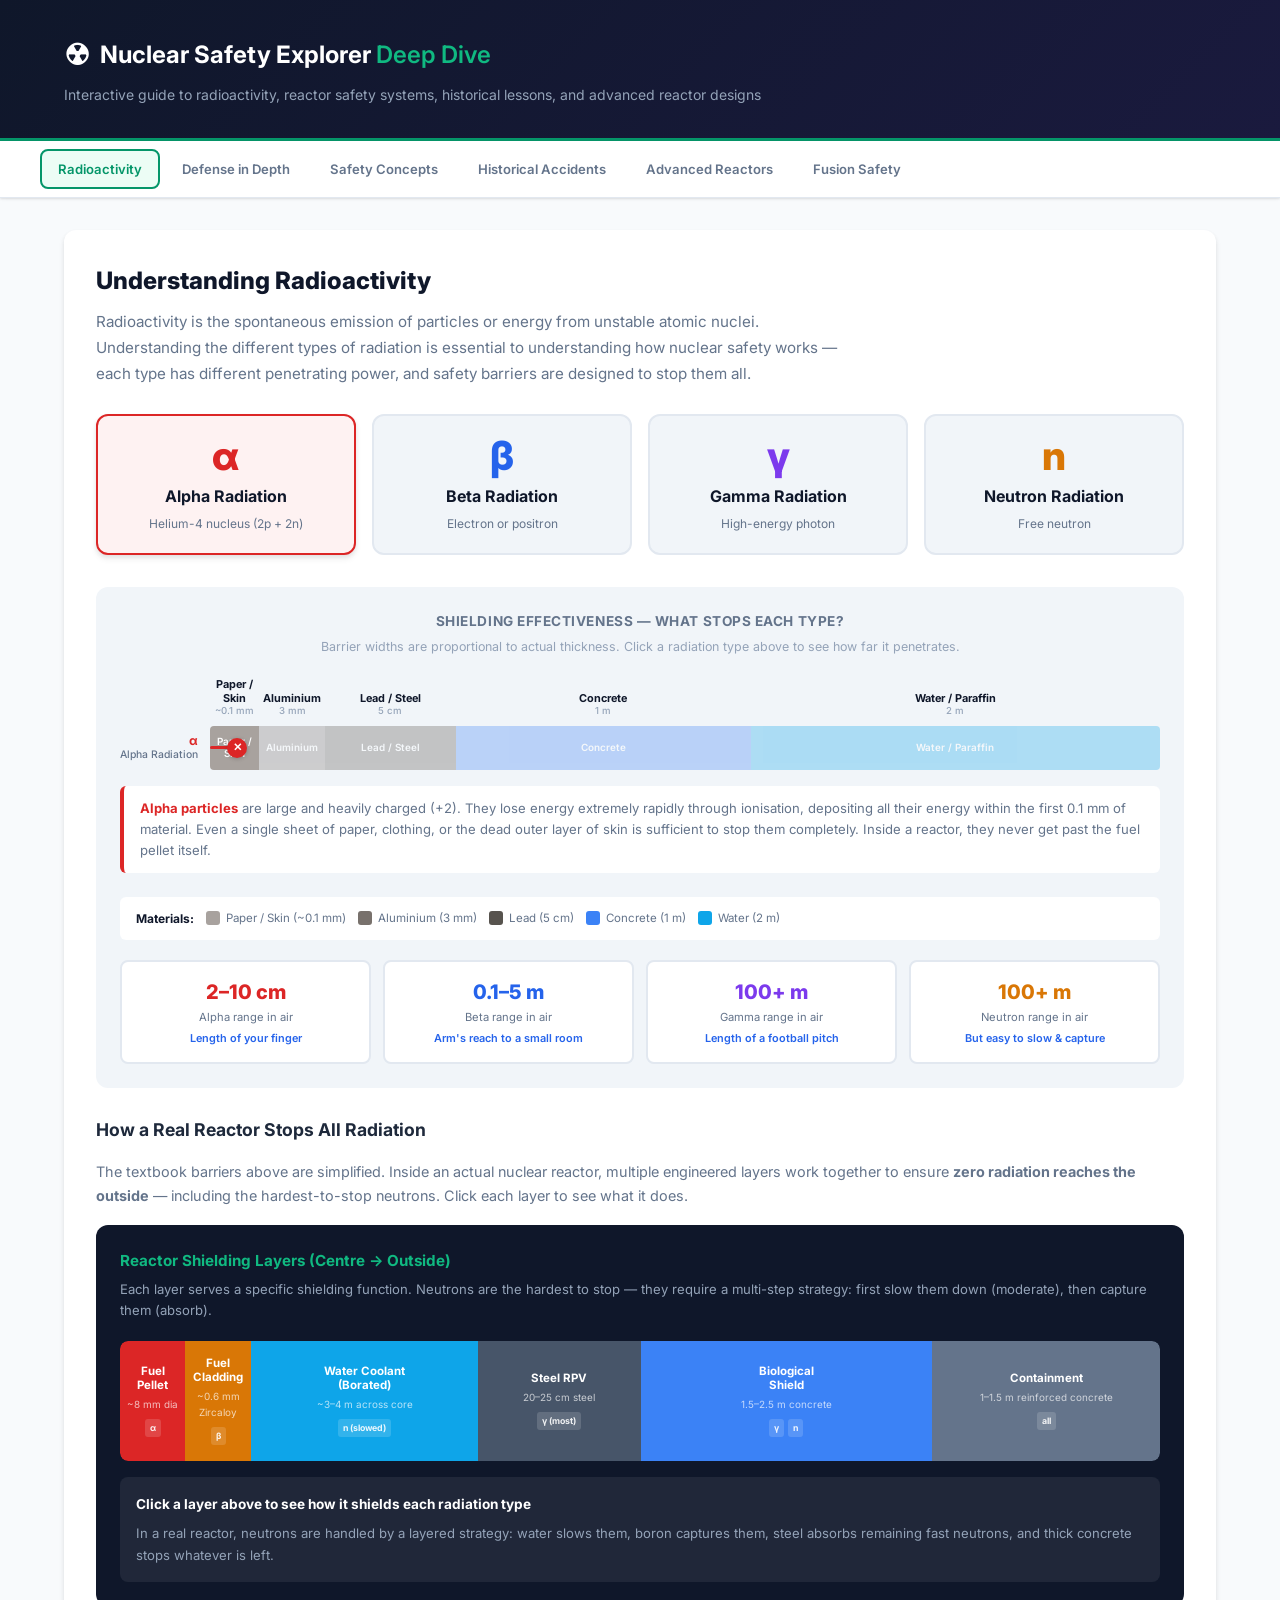
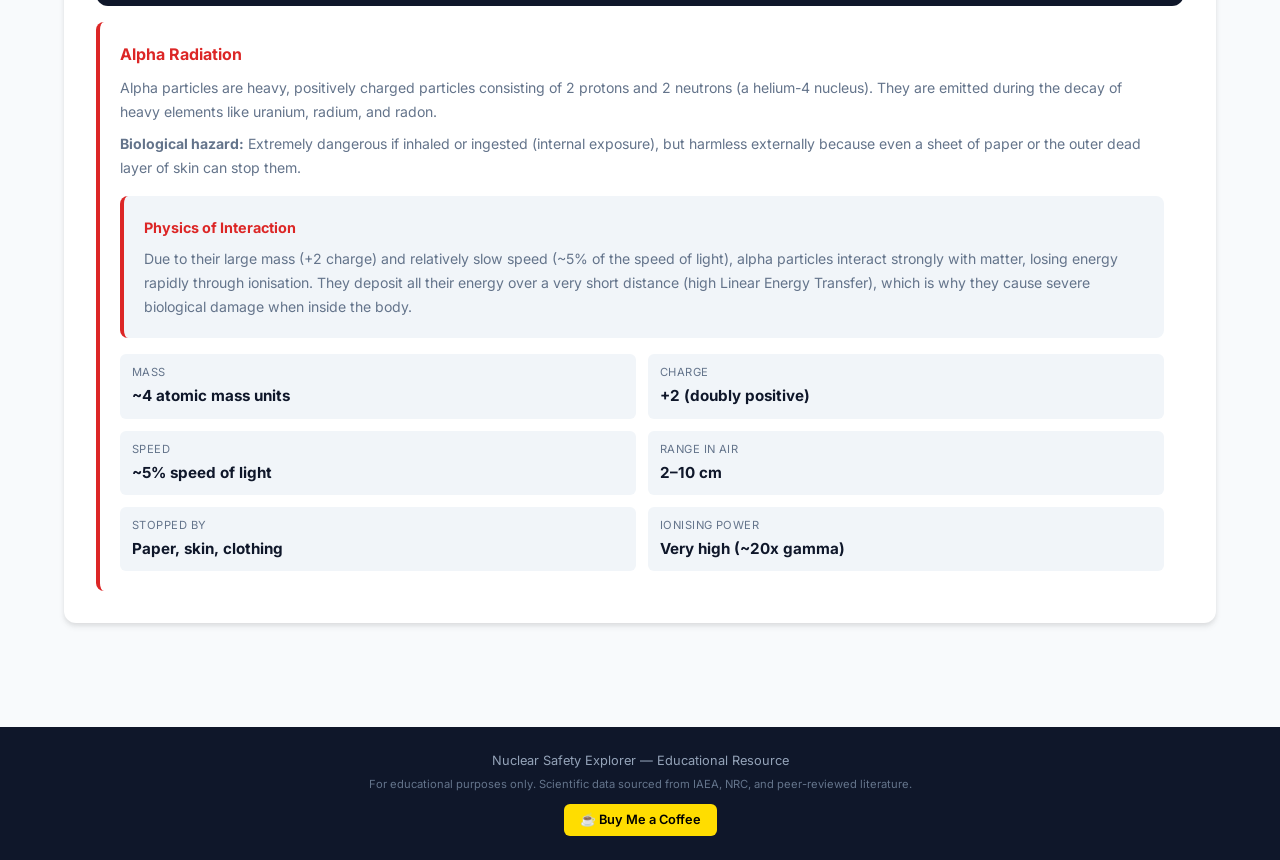
==== commit 3e377f56: "Add Buy Me A Coffee link to app footers Co-Authored-By: Claude Opus 4.6 (1M context) <noreply@anthro" ====
--- a/10_safety_education/index.html
+++ b/10_safety_education/index.html
@@ -1117,6 +1117,19 @@
 }
 
 .footer-note { font-size: 0.7rem; margin-top: 4px; color: var(--slate); }
+.bmc-link {
+  display: inline-block;
+  margin-top: 10px;
+  padding: 6px 16px;
+  background: #ffdd00;
+  color: #000;
+  border-radius: 6px;
+  text-decoration: none;
+  font-weight: 600;
+  font-size: 0.8rem;
+  transition: opacity 0.2s;
+}
+.bmc-link:hover { opacity: 0.85; }
 
 /* --- Responsive --- */
 @media (max-width: 1024px) {
@@ -1577,6 +1590,7 @@
     <div class="container">
       <p>Nuclear Safety Explorer &mdash; Educational Resource</p>
       <p class="footer-note">For educational purposes only. Scientific data sourced from IAEA, NRC, and peer-reviewed literature.</p>
+      <a class="bmc-link" href="https://buymeacoffee.com/joelfirenze" target="_blank" rel="noopener">☕ Buy Me a Coffee</a>
     </div>
   </footer>
 
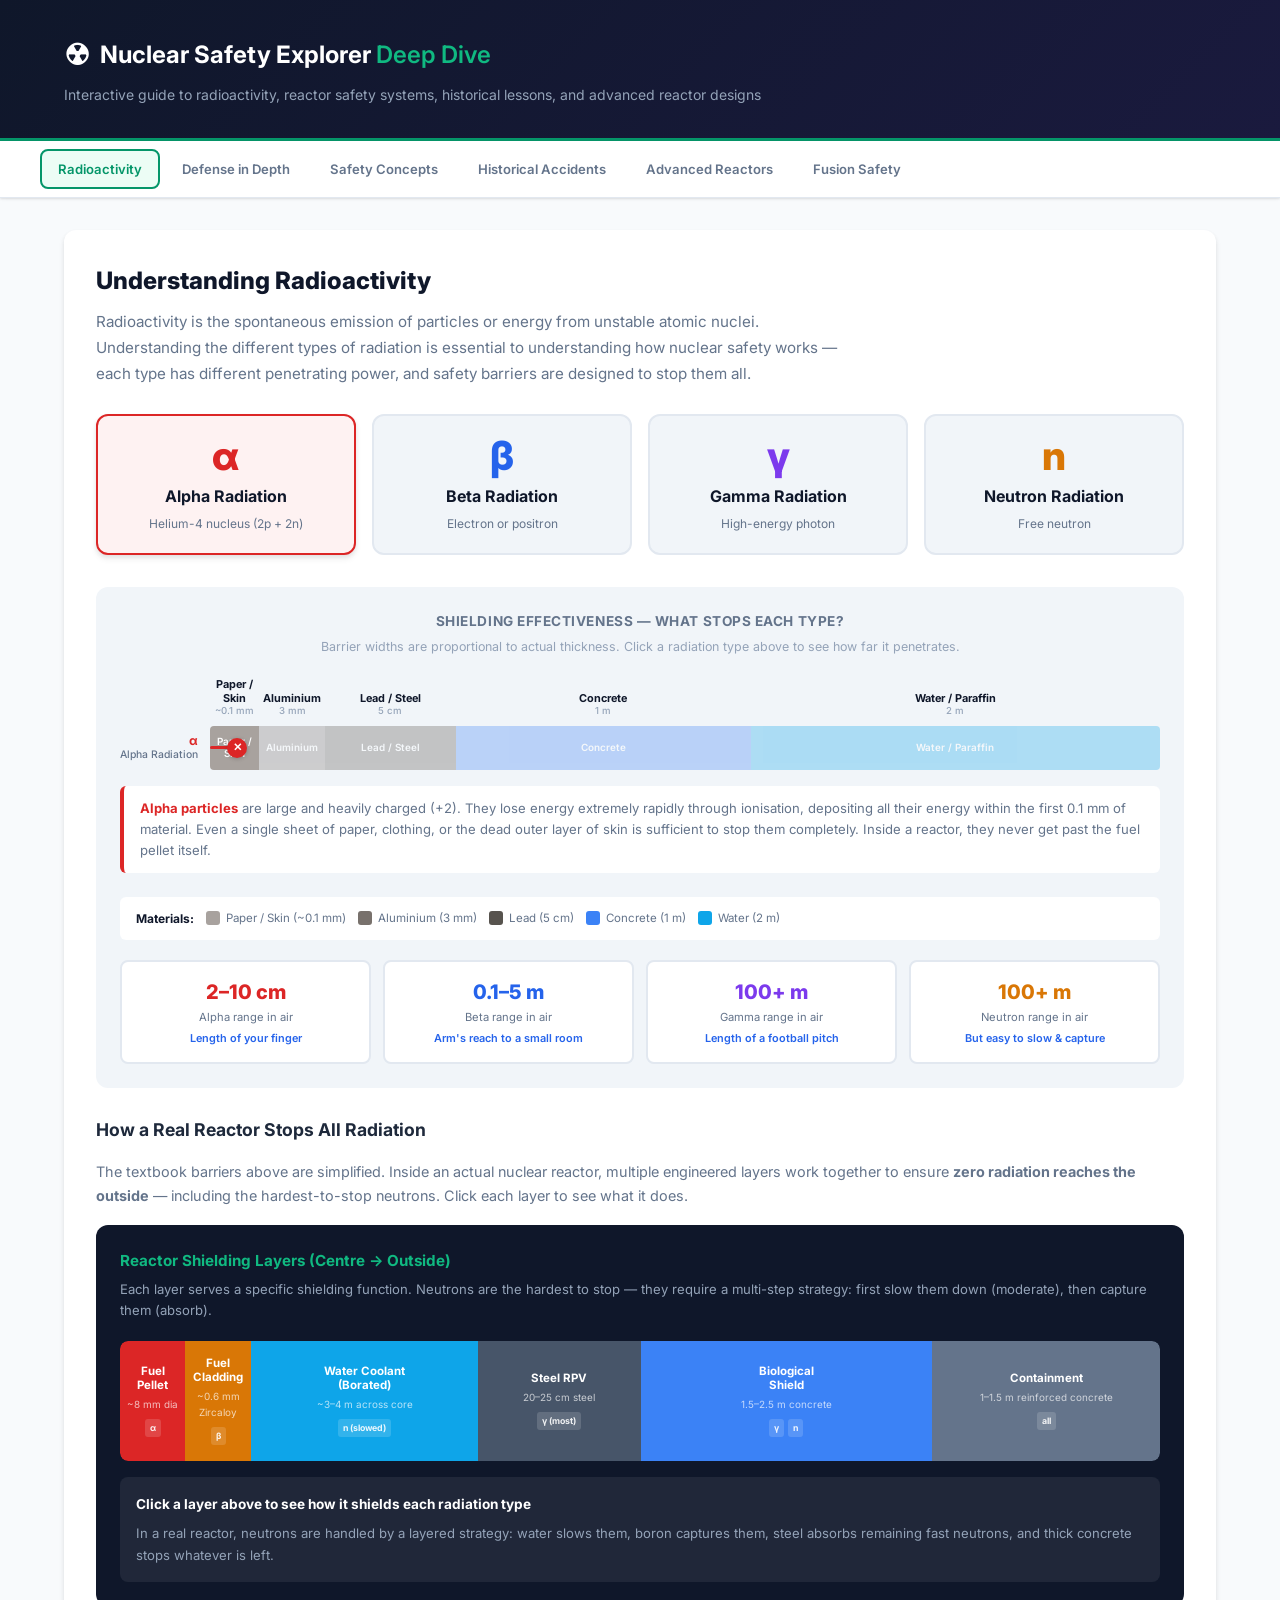
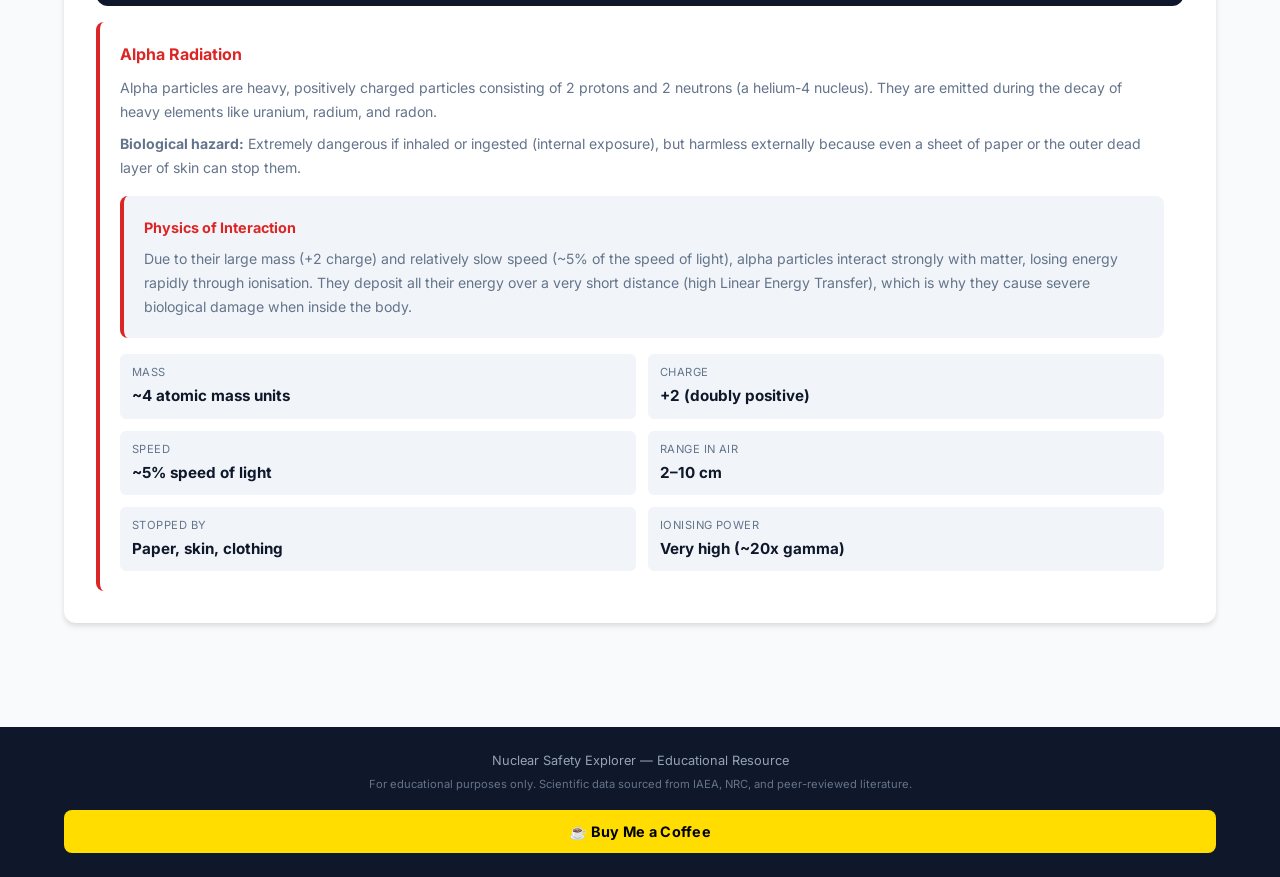
==== commit 0facde49: "Use consistent yellow banner style for Buy Me A Coffee in both app footers Co-Authored-By: Claude Op" ====
--- a/10_safety_education/index.html
+++ b/10_safety_education/index.html
@@ -1117,19 +1117,20 @@
 }
 
 .footer-note { font-size: 0.7rem; margin-top: 4px; color: var(--slate); }
-.bmc-link {
-  display: inline-block;
-  margin-top: 10px;
-  padding: 6px 16px;
+.bmc-banner {
+  display: block;
+  margin-top: 16px;
+  padding: 10px 24px;
   background: #ffdd00;
   color: #000;
-  border-radius: 6px;
+  border-radius: 8px;
   text-decoration: none;
-  font-weight: 600;
-  font-size: 0.8rem;
+  font-weight: 700;
+  font-size: 0.9rem;
+  letter-spacing: 0.02em;
   transition: opacity 0.2s;
 }
-.bmc-link:hover { opacity: 0.85; }
+.bmc-banner:hover { opacity: 0.85; }
 
 /* --- Responsive --- */
 @media (max-width: 1024px) {
@@ -1590,7 +1591,7 @@
     <div class="container">
       <p>Nuclear Safety Explorer &mdash; Educational Resource</p>
       <p class="footer-note">For educational purposes only. Scientific data sourced from IAEA, NRC, and peer-reviewed literature.</p>
-      <a class="bmc-link" href="https://buymeacoffee.com/joelfirenze" target="_blank" rel="noopener">☕ Buy Me a Coffee</a>
+      <a class="bmc-banner" href="https://buymeacoffee.com/joelfirenze" target="_blank" rel="noopener">☕ Buy Me a Coffee</a>
     </div>
   </footer>
 
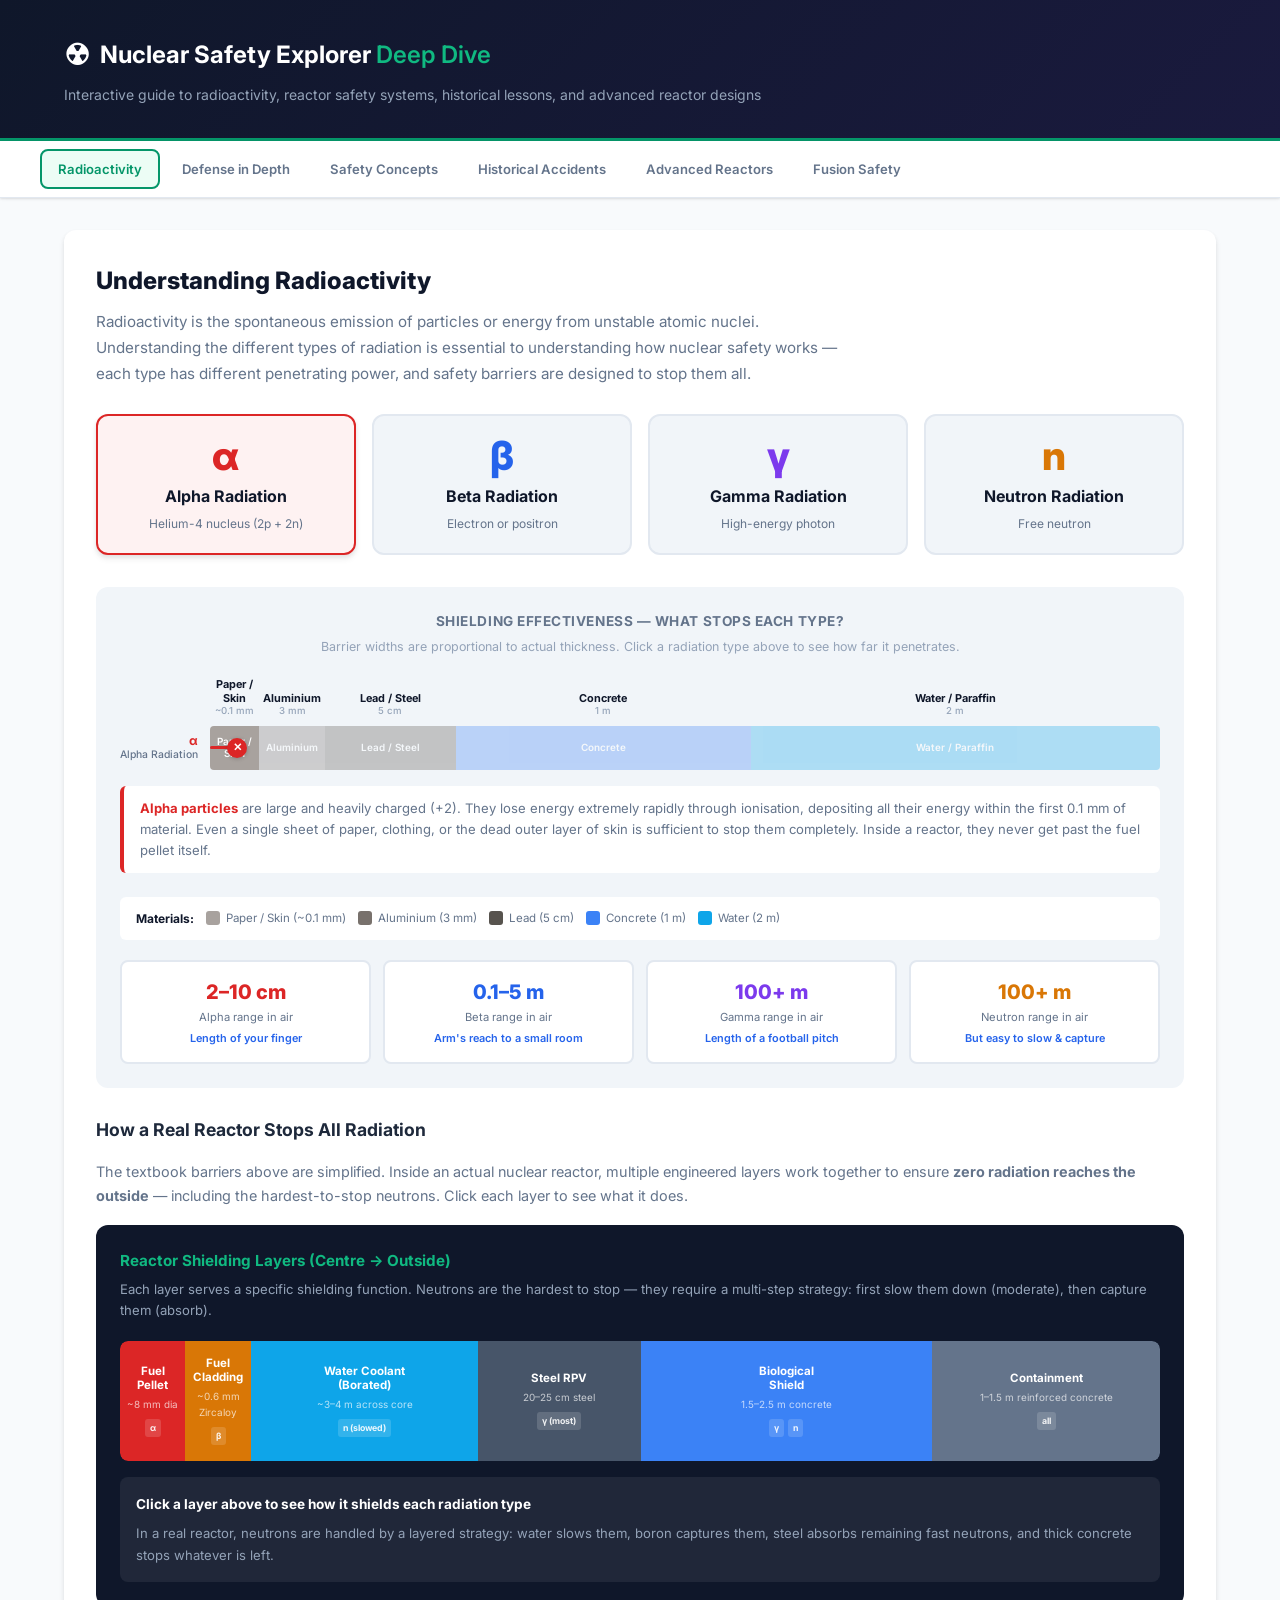
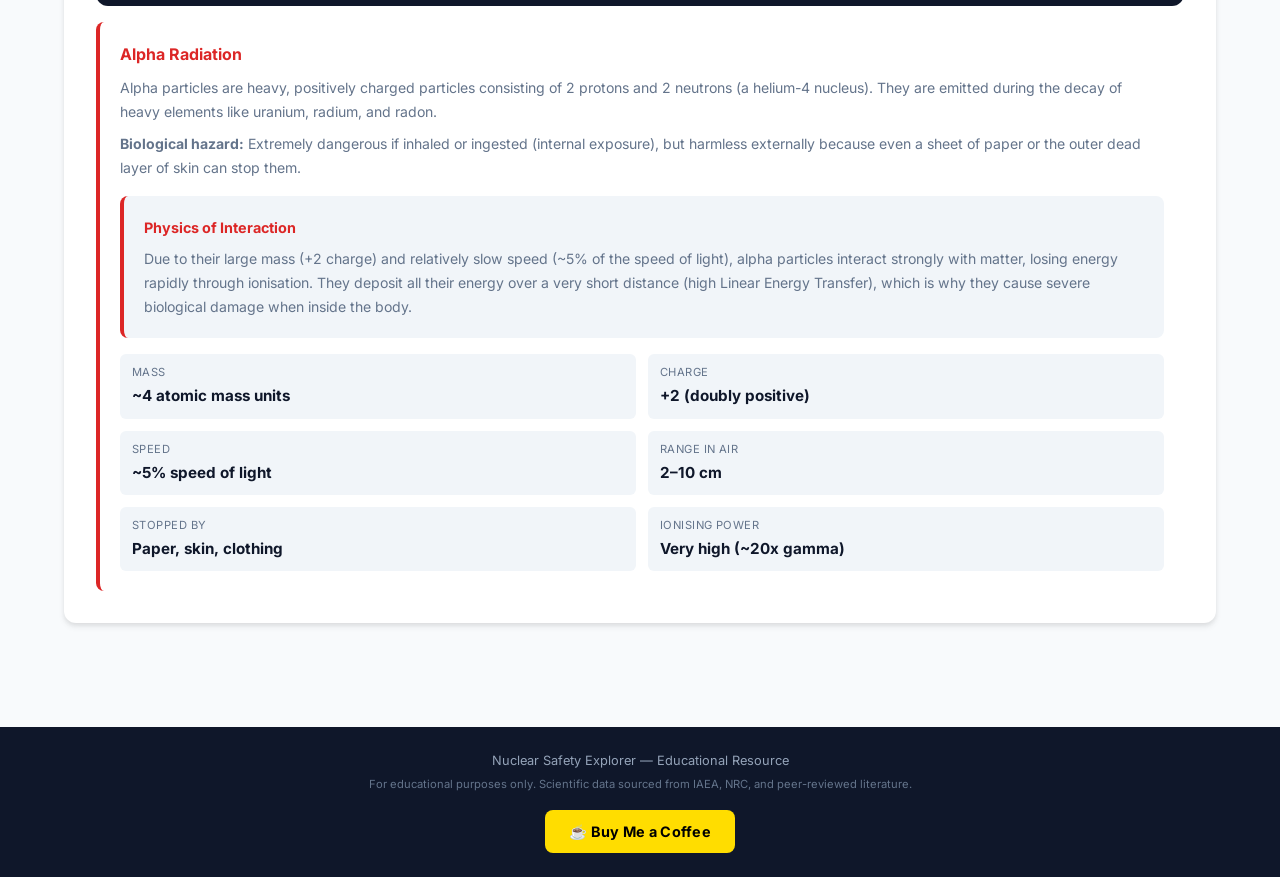
==== commit 6901c432: "Fix Buy Me A Coffee banner background not showing in footer Increased CSS specificity with .site-foo" ====
--- a/10_safety_education/index.html
+++ b/10_safety_education/index.html
@@ -1117,11 +1117,11 @@
 }
 
 .footer-note { font-size: 0.7rem; margin-top: 4px; color: var(--slate); }
-.bmc-banner {
-  display: block;
+.site-footer .bmc-banner {
+  display: inline-block;
   margin-top: 16px;
   padding: 10px 24px;
-  background: #ffdd00;
+  background-color: #ffdd00;
   color: #000;
   border-radius: 8px;
   text-decoration: none;
@@ -1130,7 +1130,7 @@
   letter-spacing: 0.02em;
   transition: opacity 0.2s;
 }
-.bmc-banner:hover { opacity: 0.85; }
+.site-footer .bmc-banner:hover { opacity: 0.85; }
 
 /* --- Responsive --- */
 @media (max-width: 1024px) {
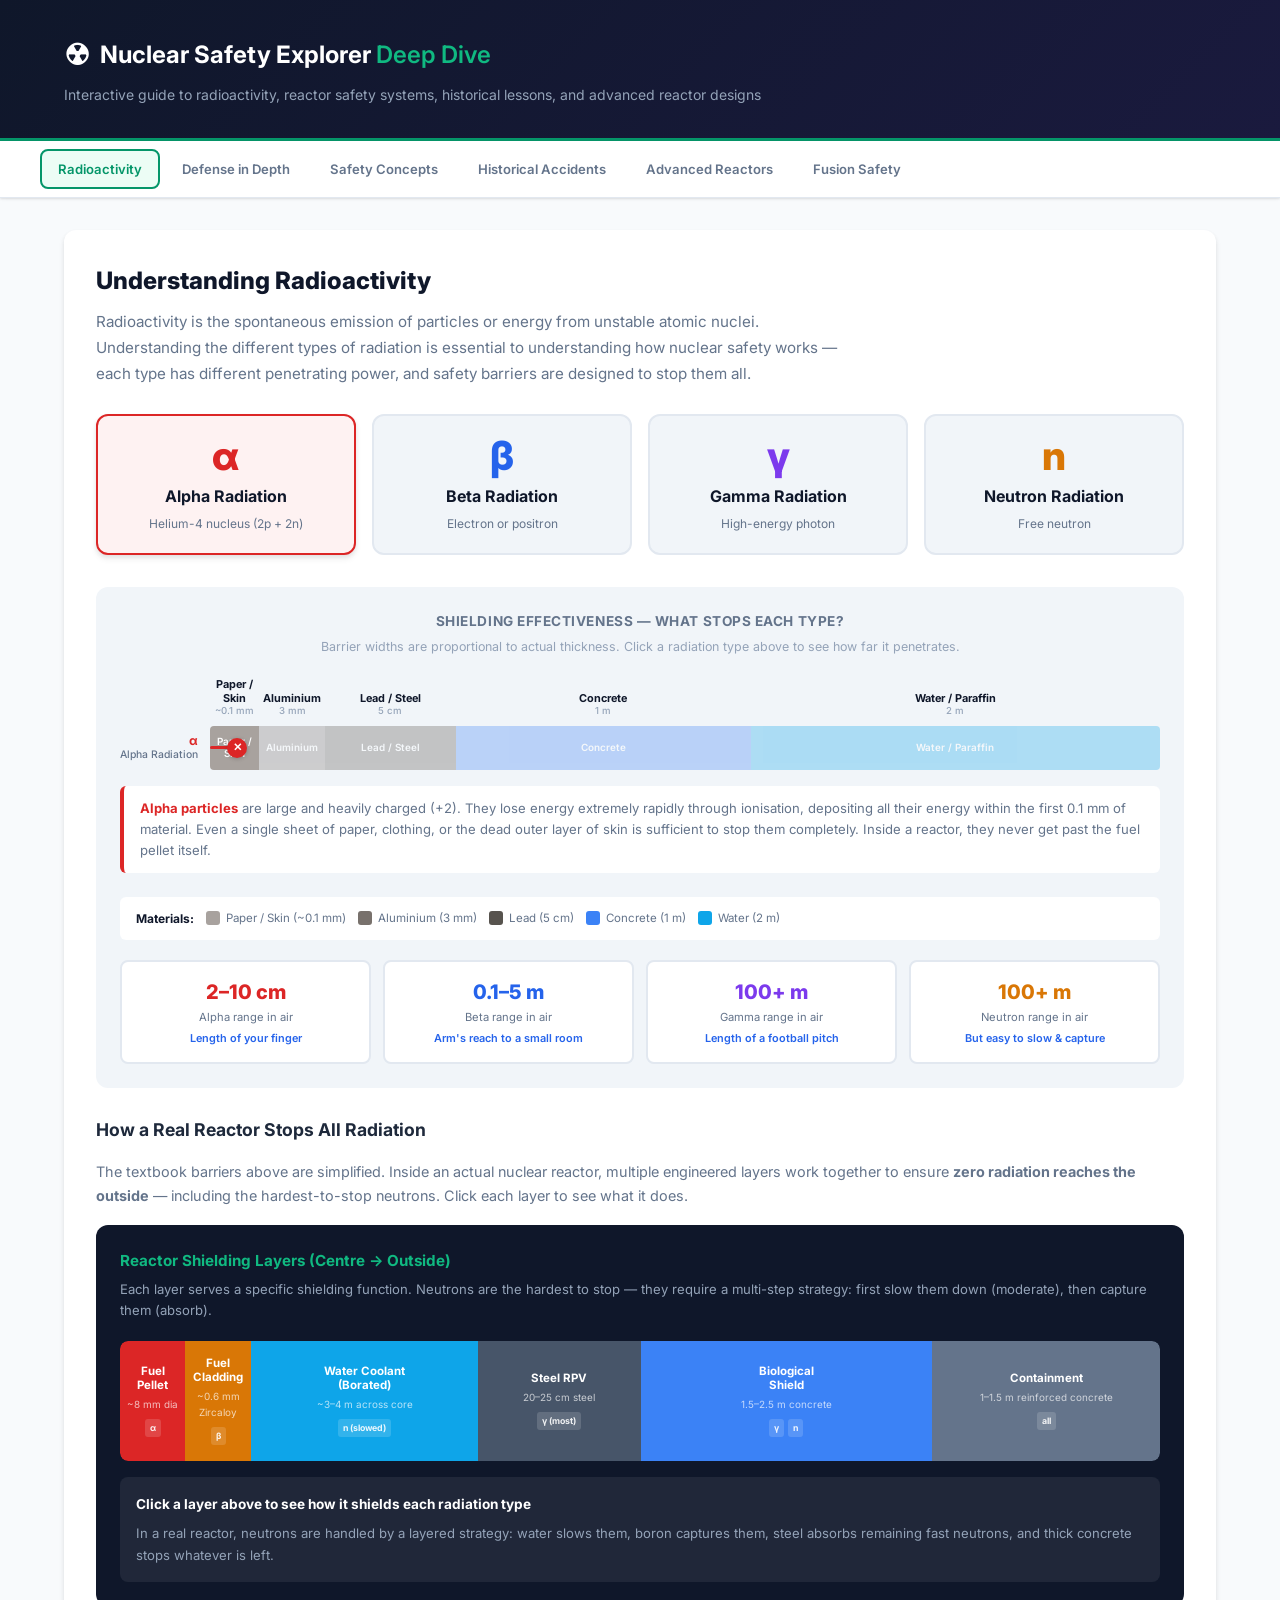
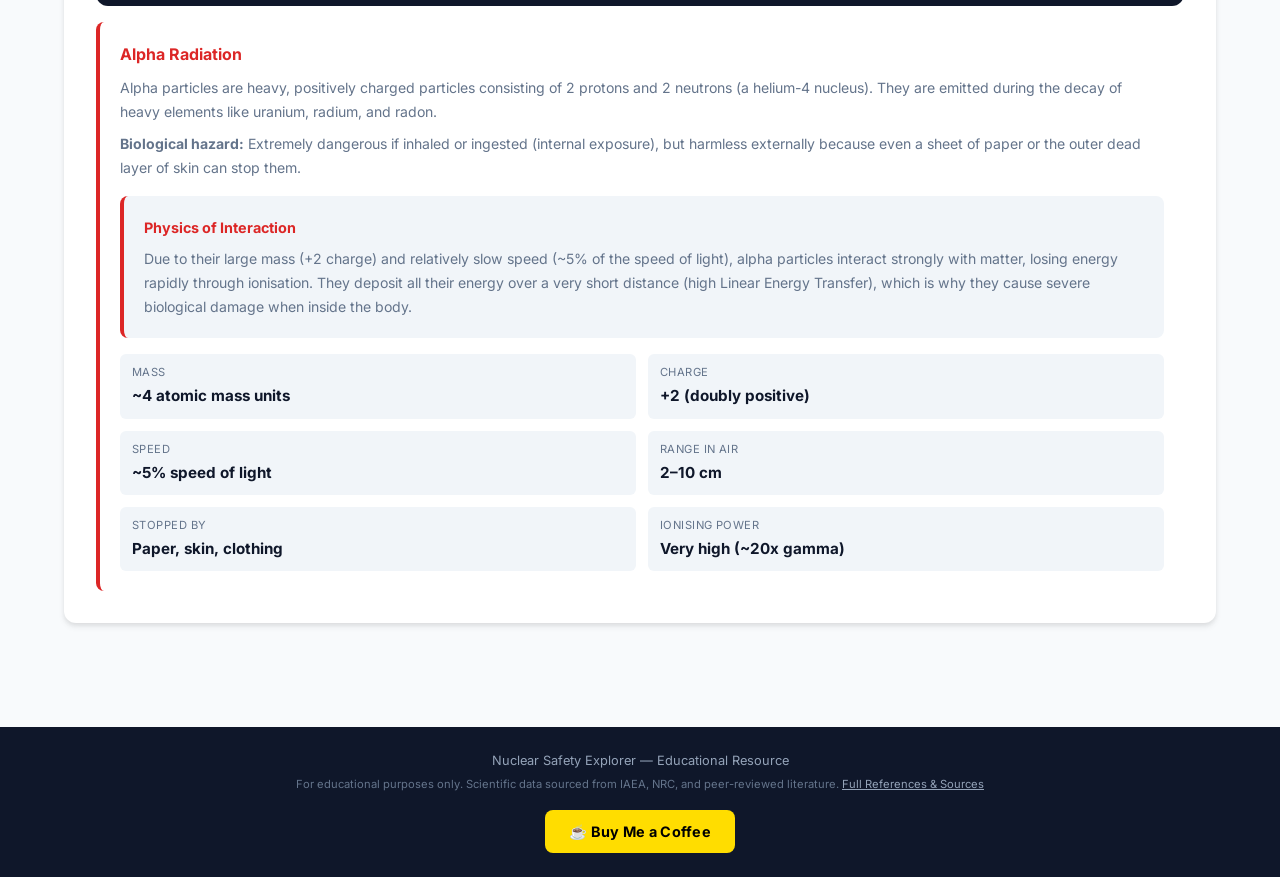
==== commit 74ca6d2d: "Fact-check entire project and add references page - Update SG baseline data to latest EMA/SingStat 2" ====
--- a/10_safety_education/index.html
+++ b/10_safety_education/index.html
@@ -1590,7 +1590,7 @@
   <footer class="site-footer">
     <div class="container">
       <p>Nuclear Safety Explorer &mdash; Educational Resource</p>
-      <p class="footer-note">For educational purposes only. Scientific data sourced from IAEA, NRC, and peer-reviewed literature.</p>
+      <p class="footer-note">For educational purposes only. Scientific data sourced from IAEA, NRC, and peer-reviewed literature. <a href="../11_references/" style="color:#94a3b8;text-decoration:underline;">Full References &amp; Sources</a></p>
       <a class="bmc-banner" href="https://buymeacoffee.com/joelfirenze" target="_blank" rel="noopener">☕ Buy Me a Coffee</a>
     </div>
   </footer>
@@ -2425,7 +2425,7 @@
   pwr: {
     title: 'Pressurised Water Reactor &mdash; Proven but Active Safety',
     content: `
-      <p style="font-size: 0.9rem; color: var(--slate); line-height: 1.7; margin-bottom: 20px;">The PWR is the most widely deployed reactor type worldwide (~65% of operating reactors). Its safety record is excellent, and modern Gen III+ designs (AP1000, EPR) incorporate significant passive safety improvements. However, PWRs fundamentally rely on active cooling to manage decay heat.</p>
+      <p style="font-size: 0.9rem; color: var(--slate); line-height: 1.7; margin-bottom: 20px;">The PWR is the most widely deployed reactor type worldwide (~70% of operating reactors). Its safety record is excellent, and modern Gen III+ designs (AP1000, EPR) incorporate significant passive safety improvements. However, PWRs fundamentally rely on active cooling to manage decay heat.</p>
 
       <div class="physics-comparison">
         <div class="physics-card">
